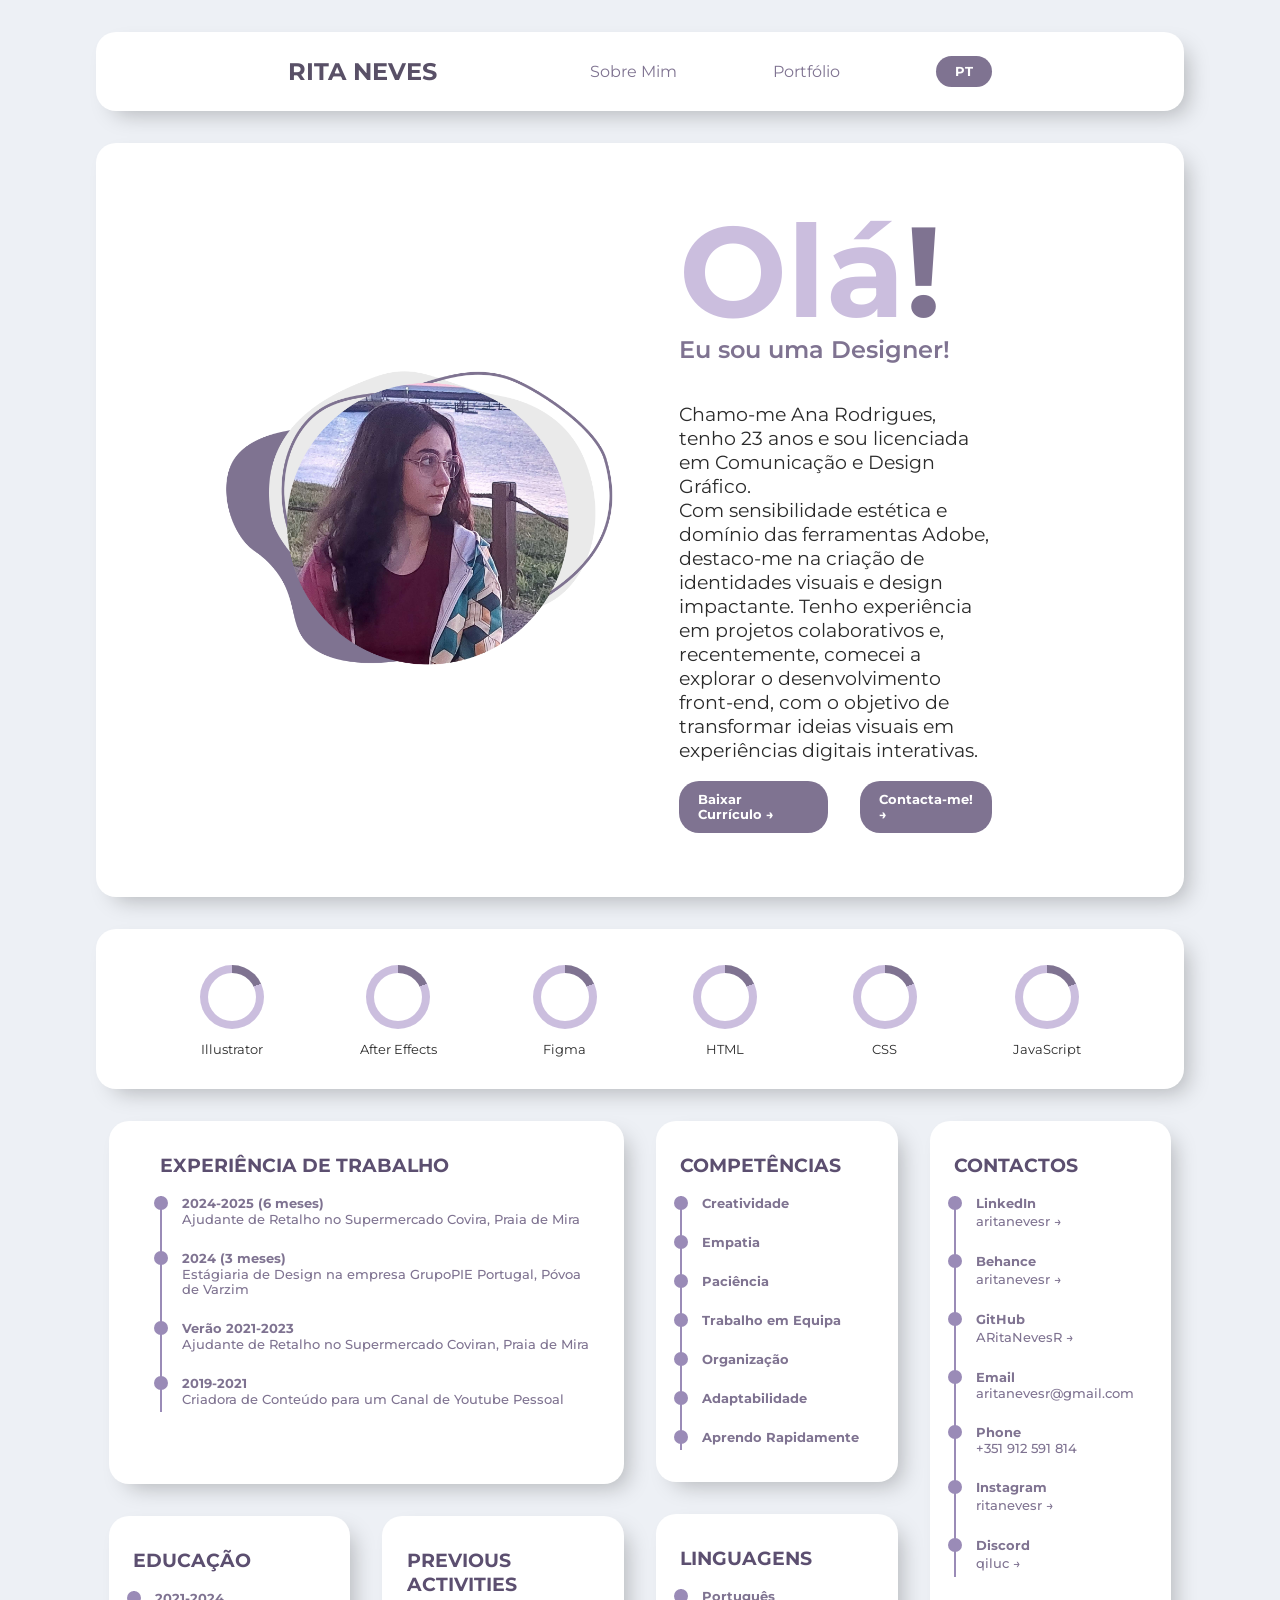
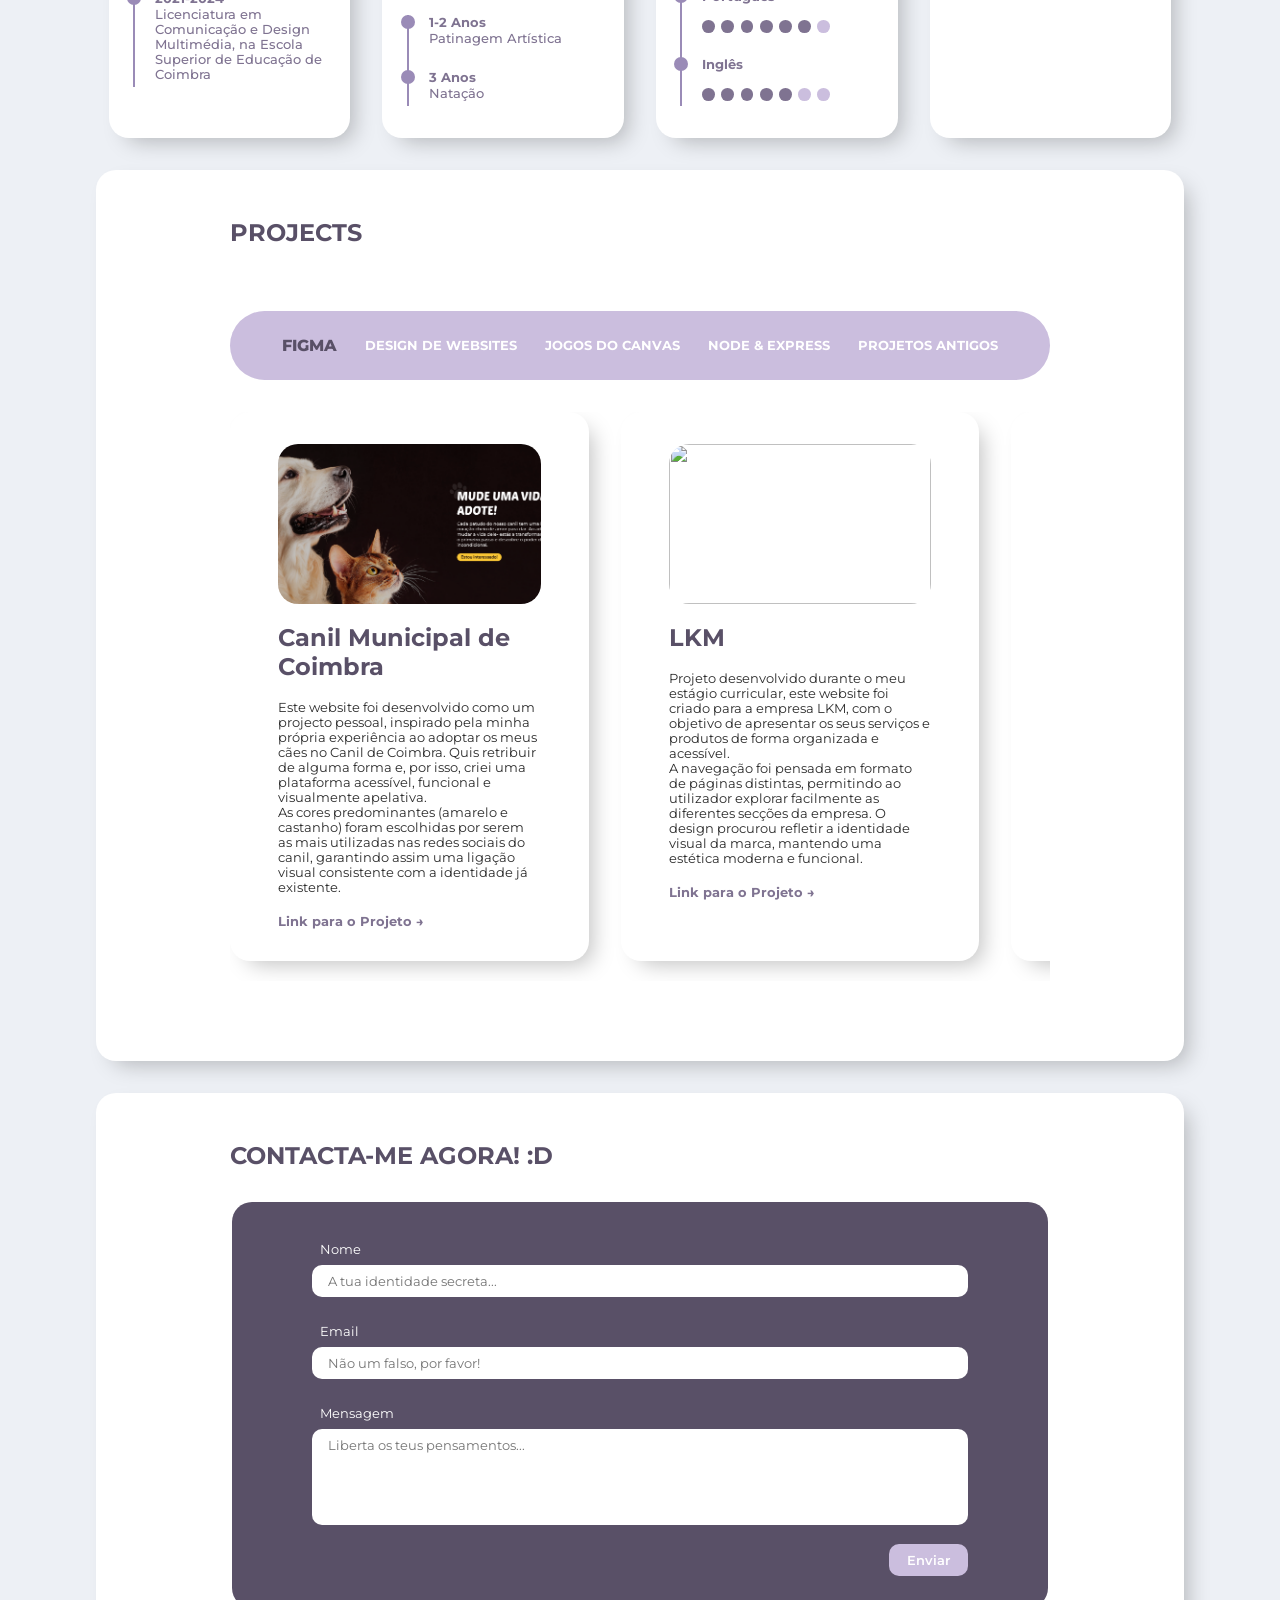
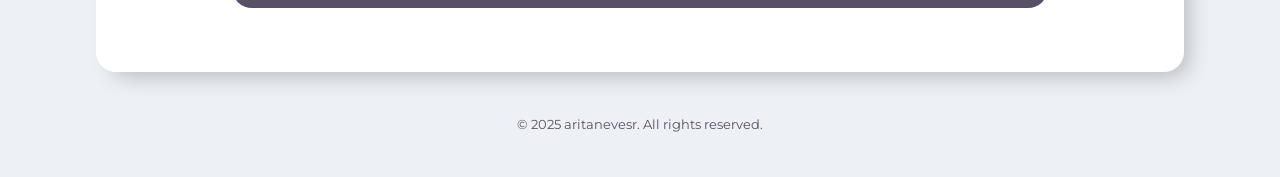
==== index.html @ 869a86cf "Update index.html" ====
<!DOCTYPE html>
<html lang="en">

<head>
    <meta charset="UTF-8">
    <meta name="viewport" content="width=device-width, initial-scale=1, maximum-scale=1">
    <title>aritanevesr</title>
    <link rel="stylesheet" href="https://cdnjs.cloudflare.com/ajax/libs/font-awesome/4.7.0/css/font-awesome.min.css">
    <link rel="stylesheet" href="styles/index.css">
    <link rel="stylesheet" href="https://cdn.jsdelivr.net/npm/bootstrap-icons@1.13.1/font/bootstrap-icons.min.css">
    <link rel="icon" type="image/jpg" href="images/IconWindows.png" />

    <script src="https://code.iconify.design/3/3.1.0/iconify.min.js"></script>
    <script src="/js/menu.js"></script>
    <script src="/js/language-toggle.js" defer></script>
    <script src="/script/bars.js"></script>
    <script src="/script/buttons.js"></script>
    <script src="/script/menu.js"></script>
    <script src="/script/language-toggle.js" defer></script>
    <script src="/script/slider.js"></script>
</head>

<body>
    <div class="container">
        <!--NAVBAR-->
        <div class="navbar">
            <div class="navbar-inside">
                <a href="#" class="logo">RITA NEVES</a>
                <div class="menu-nav">
                    <a href="#about" class="pt">Sobre Mim</a>
                    <a href="#about" class="eng">About Me</a>
                    <a href="#projects" class="pt">Portfólio</a>
                    <a href="#projects" class="eng">Portfolio</a>
                    <button class="toggle-pt" onclick="turnENG()">PT</button>
                    <button class="toggle-eng" onclick="turnPT()">ENG</button>
                </div>
            </div>
        </div>
        <div class="navbar-mobile">
            <div class="navbar-inside">
                <a href="#" class="logo">RITA NEVES</a>
                <button class="on-button" onclick="showMenu()"><i class="bi bi-list"></i></button>
                <button class="off-button" onclick="hideMenu()">
                    <i class="bi bi-x"></i>
                </button>
            </div>
        </div>

        <!--MOBILE MENU-->
        <div class="mobile-menu" id="mobileMenu">
            <a href="#about" class="pt" onclick="navigateTo(event, '#about')">Sobre Mim</a>
            <a href="#about" class="eng" onclick="navigateTo(event, '#about')">About Me</a>
            <a href="#projects" class="pt" onclick="navigateTo(event, '#projects')">Portfolio</a>
            <a href="#projects" class="eng" onclick="navigateTo(event, '#projects')">Portfolio</a>
            <button class="toggle-pt" onclick="turnENG()">PT</button>
            <button class="toggle-eng" onclick="turnPT()">EN</button>
        </div>
        <!--BANNER-->
        <div class="banner">
            <div class="photo">
                <img src="/images/pfp.png">
            </div>
            <div class="text">
                <h1 class="pt">Olá<span class="exclamation">!</span></h1>
                <h1 class="eng">Hello<span class="exclamation">!</span></h1>
                <h3 class="pt">Eu sou uma Designer!</h3>
                <h3 class="eng">I am a Designer!</h3>
                <br>
                <br>
                <p class="pt">Chamo-me Ana Rodrigues, tenho 23 anos e sou licenciada em Comunicação e Design Gráfico.
                </p>
                <p class="pt">Com sensibilidade estética e domínio das ferramentas Adobe, destaco-me na criação de
                    identidades visuais e design impactante. Tenho experiência em projetos colaborativos e,
                    recentemente, comecei a explorar o desenvolvimento front-end, com o objetivo de transformar ideias
                    visuais em experiências digitais interativas.</p>

                <p class="eng">My name is Ana Rodrigues, I’m 23 and hold a degree in Communication and Graphic Design.
                </p>
                <p class="eng">With a strong eye for aesthetics and solid skills in Adobe tools, I specialise in
                    creating
                    striking
                    visual identities and impactful design. I have experience in collaborative projects and have
                    recently begun exploring front-end development, aiming to turn visual ideas into interactive
                    digital
                    experiences.</p>
                <br>
                <div class="banner-buttons">
                    <a href="/images/cv/english.pdf" target="_blank" class="pt">Baixar Currículo →</a>
                    <a href="#form" class="pt">Contacta-me! →</a>
                    <a href="/images/cv/english.pdf" target="_blank" class="eng">Download CV →</a>
                    <a href="#form" class="eng">Contact Me →</a>
                </div>
            </div>
        </div>

        <!--Skills-->
        <div class="skills-tab" id="skills-tab">
            <div class="load-box">
                <div class="skills">
                    <div class="progress-circle" data-progress="65">
                        <div class="inner-circle">
                            <span class="iconify" data-icon="simple-icons:adobeillustrator"></span>
                            <span class="percentage">0%</span>
                        </div>
                    </div>
                    <p>Illustrator</p>
                </div>

                <div class="skills">
                    <div class="progress-circle" data-progress="55">
                        <div class="inner-circle">
                            <span class="iconify" data-icon="simple-icons:adobeaftereffects"></span>
                            <span class="percentage">0%</span>
                        </div>
                    </div>
                    <p>After Effects</p>
                </div>


                <div class="skills">
                    <div class="progress-circle" data-progress="65">
                        <div class="inner-circle">
                            <span class="iconify" data-icon="simple-icons:figma"></span>
                            <span class="percentage">0%</span>
                        </div>
                    </div>
                    <p>Figma </p>
                </div>

                <div class="skills">
                    <div class="progress-circle" data-progress="75">
                        <div class="inner-circle">
                            <span class="iconify" data-icon="simple-icons:html5"></span>
                            <span class="percentage">0%</span>
                        </div>
                    </div>
                    <p>HTML</p>
                </div>

                <div class="skills">
                    <div class="progress-circle" data-progress="60">
                        <div class="inner-circle">
                            <span class="iconify" data-icon="simple-icons:css3"></span>
                            <span class="percentage">0%</span>
                        </div>
                    </div>
                    <p>CSS</p>
                </div>

                <div class="skills">
                    <div class="progress-circle" data-progress="30">
                        <div class="inner-circle">
                            <span class="iconify" data-icon="simple-icons:javascript"></span>
                            <span class="percentage">0%</span>
                        </div>
                    </div>
                    <p>JavaScript</p>
                </div>
            </div>
        </div>

        <!--About-->
        <div class="about" id="about">
            <div class="about-1">
                <div class="about-1-2">
                    <div class="about-tab">
                        <h2 class="pt">EXPERIÊNCIA DE TRABALHO</h2>
                        <h2 class="eng">WORK EXPERIENCE</h2>
                        <br>
                        <div class="line">
                            <div class="line-item">
                                <h3 class="pt">2024-2025 (6 meses)</h3>
                                <p class="pt">Ajudante de Retalho no Supermercado Covira, Praia de Mira</p>
                                <h3 class="eng">2024-2025 (6 months)</h3>
                                <p class="eng">Retail Associate at Continente Supermarket, Fórum Coimbra</p>
                            </div>
                            <br>
                            <div class="line-item">
                                <h3 class="pt">2024 (3 meses)</h3>
                                <p class="pt">Estágiaria de Design na empresa GrupoPIE Portugal, Póvoa de Varzim</p>
                                <h3 class="eng">2024 (3 months)</h3>
                                <p class="eng">Design Intern at GrupoPIE Portugal, Póvoa de Varzim</p>
                            </div>
                            <br>
                            <div class="line-item">
                                <h3 class="pt">Verão 2021-2023</h3>
                                <p class="pt">Ajudante de Retalho no Supermercado Coviran, Praia de Mira</p>
                                <h3 class="eng">Summer 2021-2023</h3>
                                <p class="eng">Retail Assistant at Coviran Supermarket, Praia de Mira</p>
                            </div>
                            <br>
                            <div class="line-item">
                                <h3>2019-2021</h3>
                                <p class="pt">Criadora de Conteúdo para um Canal de Youtube Pessoal</p>
                                <p class="eng">Content Creator for Personal YouTube Channel</p>
                            </div>
                        </div>
                    </div>
                </div>
                <div class="about-1-1">
                    <div class="about-1-1-2">
                        <div class="about-tab">
                            <h2 class="pt">EDUCAÇÃO</h2>
                            <h2 class="eng">EDUCATION</h2>
                            <br>
                            <div class="line">
                                <div class="line-item">
                                    <h3 class="pt">2021-2024</h3>
                                    <p class="pt">Licenciatura em Comunicação e Design Multimédia, na Escola Superior de
                                        Educação de Coimbra</p>
                                    <h3 class="eng">2021-2024</h3>
                                    <p class="eng">Bachelor’s Degree in Communication and Multimedia Design, at Escola
                                        Superior de Educação de Coimbra</p>
                                </div>
                            </div>
                        </div>
                    </div>
                    <div class="about-1-1-1">
                        <div class="about-tab">
                            <h2 class="pt">Previous Activities</h2>
                            <h2 class="eng">Previous Activities</h2>
                            <br>
                            <div class="line">
                                <div class="line-item">
                                    <h3 class="pt">1-2 Anos</h3>
                                    <p class="pt">Patinagem Artística</p>
                                    <h3 class="eng">1-2 Years</h3>
                                    <p class="eng">Figure Skating</p>
                                </div>
                                <br>
                                <div class="line-item">
                                    <h3 class="pt">3 Anos</h3>
                                    <p class="pt">Natação</p>
                                    <h3 class="eng">3 Years</h3>
                                    <p class="eng">Swimming</p>
                                </div>
                            </div>
                        </div>
                    </div>
                </div>
            </div>
            <div class="about-2">
                <div class="about-2-1">
                    <div class="about-2-1-1">
                        <div class="about-tab">
                            <h2 class="pt">COMPETÊNCIAS</h2>
                            <h2 class="eng">SOFT SKILLS</h2>
                            <br>
                            <div class="line">
                                <div class="line-item">
                                    <h3 class="pt">Creatividade</h3>
                                    <h3 class="eng">Creativity</h3>
                                </div>
                                <br>
                                <div class="line-item">
                                    <h3 class="pt">Empatia</h3>
                                    <h3 class="eng">Empathy</h3>
                                </div>
                                <br>
                                <div class="line-item">
                                    <h3 class="pt">Paciência</h3>
                                    <h3 class="eng">Patience</h3>
                                </div>
                                <br>
                                <div class="line-item">
                                    <h3 class="pt">Trabalho em Equipa</h3>
                                    <h3 class="eng">Teamwork</h3>
                                </div>
                                <br>
                                <div class="line-item">
                                    <h3 class="pt">Organização</h3>
                                    <h3 class="eng">Organisation</h3>
                                </div>
                                <br>
                                <div class="line-item">
                                    <h3 class="pt">Adaptabilidade</h3>
                                    <h3 class="eng">Adaptability</h3>
                                </div>
                                <br>
                                <div class="line-item">
                                    <h3 class="pt">Aprendo Rapidamente</h3>
                                    <h3 class="eng">Fast Learner</h3>
                                </div>
                            </div>
                        </div>
                    </div>
                    <div class="about-2-1-2">
                        <div class="about-tab">
                            <h2 class="pt">LINGUAGENS</h2>
                            <h2 class="eng">LANGUAGES</h2>
                            <br>
                            <div class="line">
                                <div class="line-item languages">
                                    <h3 class="pt">Português</h3>
                                    <h3 class="eng">Portuguese</h3>
                                    <div class="circles">
                                        <div class="circle-inner check"></div>
                                        <div class="circle-inner check"></div>
                                        <div class="circle-inner check"></div>
                                        <div class="circle-inner check"></div>
                                        <div class="circle-inner check"></div>
                                        <div class="circle-inner check"></div>
                                        <div class="circle-inner"></div>
                                    </div>
                                </div>
                                <br>
                                <div class="line-item languages">
                                    <h3 class="pt">Inglês</h3>
                                    <h3 class="eng">English</h3>
                                    <div class="circles">
                                        <div class="circle-inner check"></div>
                                        <div class="circle-inner check"></div>
                                        <div class="circle-inner check"></div>
                                        <div class="circle-inner check"></div>
                                        <div class="circle-inner check"></div>
                                        <div class="circle-inner"></div>
                                        <div class="circle-inner"></div>
                                    </div>
                                </div>
                            </div>
                        </div>
                    </div>
                </div>
                <div class="about-2-2">
                    <div class="about-tab">
                        <h2 class="pt">Contactos</h2>
                        <h2 class="eng">Contacts</h2>
                        <br>
                        <div class="line">
                            <div class="line-item">
                                <h3>LinkedIn</h3>
                                <a href="https://www.linkedin.com/in/aritanevesr">aritanevesr →</a>
                            </div>
                            <br>
                            <div class="line-item">
                                <h3>Behance</h3>
                                <a href="https://www.behance.net/aritanevesr">aritanevesr →</a>
                            </div>
                            <br>
                            <div class="line-item">
                                <h3>GitHub</h3>
                                <a href="https://github.com/ARitaNevesR">ARitaNevesR →</a>
                            </div>
                            <br>
                            <div class="line-item">
                                <h3>Email</h3>
                                <p>aritanevesr@gmail.com</p>
                            </div>
                            <br>
                            <div class="line-item">
                                <h3>Phone</h3>
                                <p>+351 912 591 814</p>
                            </div>
                            <br>
                            <div class="line-item">
                                <h3>Instagram</h3>
                                <a href="https://www.instagram.com/ritanevesr/">ritanevesr →</a>
                            </div>
                            <br>
                            <div class="line-item">
                                <h3>Discord</h3>
                                <a href="https://discord.com/users/461596875192270851">qiluc →</a>
                            </div>
                        </div>
                    </div>
                </div>
            </div>
        </div>

        <!--Projects-->
        <div class="projects" id="projects">
            <div class="projects-tab">
                <h3 class="pt">PROJECTS</h3>
                <div class="selector-1">
                    <div class="selector-1-1">
                        <button class="selected figma" onclick="showSlider('.selector-1-1', 'figma')">FIGMA</button>
                        <button class="not-selected web" onclick="showSlider('.selector-1-1', 'web')">DESIGN DE
                            WEBSITES</button>
                        <button class="not-selected canvas" onclick="showSlider('.selector-1-1', 'canvas')">JOGOS DO
                            CANVAS</button>
                        <button class="not-selected node" onclick="showSlider('.selector-1-1', 'node')">NODE &
                            EXPRESS</button>
                        <button class="not-selected old" onclick="showSlider('.selector-1-1', 'old')">PROJETOS
                            ANTIGOS</button>
                    </div>

                    <div class="selector-1-2">
                        <button class="selected figma" onclick="showSlider('.selector-1-2', 'figma')">FIGMA</button>
                        <button class="not-selected web" onclick="showSlider('.selector-1-2', 'web')">WEB
                            DESIGN</button>
                        <button class="not-selected canvas" onclick="showSlider('.selector-1-2', 'canvas')">CANVAS
                            GAMES</button>
                        <button class="not-selected node" onclick="showSlider('.selector-1-2', 'node')">NODE &
                            EXPRESS</button>
                        <button class="not-selected old" onclick="showSlider('.selector-1-2', 'old')">OLD
                            PROJECTS</button>
                    </div>

                </div>

                <div class="selector-2">
                    <select class="sliderSelector" id="sliderSelector" onchange="showSlider(this.value)">
                        <option value="figma">FIGMA</option>
                        <option value="web">WEB DESIGN</option>
                        <option value="canvas">CANVAS GAMES</option>
                        <option value="node">NODE & EXPRESS</option>
                        <option value="old">OLD PROJECTS</option>
                    </select>
                </div>


                <div class="figma-slider slider">
                    <div class="inner-slider">
                        <div class="slide">
                            <img src="/images/figma/canil.png" />
                            <div class="slide-text">
                                <br>
                                <h3 class="pt">Canil Municipal de Coimbra</h3>
                                <h3 class="eng">Coimbra Animal Shelter</h3>
                                <br>
                                <p class="pt">Este website foi desenvolvido como um projecto pessoal, inspirado pela
                                    minha própria
                                    experiência ao adoptar os meus cães no Canil de Coimbra. Quis retribuir de alguma
                                    forma e, por isso, criei uma plataforma acessível, funcional e visualmente
                                    apelativa.</p>
                                <p class="pt">As cores predominantes (amarelo e castanho) foram escolhidas por serem as
                                    mais
                                    utilizadas nas redes sociais do canil, garantindo assim uma ligação visual
                                    consistente com a identidade já existente.</p>

                                <p class="eng">This website was developed as a personal project, inspired by my own
                                    experience
                                    adopting
                                    my dogs from Canil de Coimbra. I wanted to give something back, so I created an
                                    accessible, functional, and visually appealing platform.</p>
                                <p class="eng">The main colours (yellow and brown) were chosen to match the ones most
                                    commonly
                                    used
                                    on
                                    the shelter’s social media, ensuring visual consistency with their existing
                                    identity.
                                </p>
                                <br>
                                <a class="pt"
                                    href="https://www.figma.com/proto/A0HCLb6omuOht2S96LtbaR/Portf%C3%B3lio-Online?node-id=1-3&t=g7F2HC3zvSQo8RmZ-1"
                                    target="_blank">Link
                                    para o Projeto →</a>
                                <a class="eng"
                                    href="https://www.figma.com/proto/A0HCLb6omuOht2S96LtbaR/Portf%C3%B3lio-Online?node-id=1-3&t=g7F2HC3zvSQo8RmZ-1"
                                    target="_blank">Project
                                    Link →</a>
                            </div>
                        </div>
                        <div class="slide">
                            <img src="/images/figma/LKM.png" />
                            <div class="slide-text">
                                <br>
                                <h3>LKM</h3>
                                <br>
                                <p class="pt">Projeto desenvolvido durante o meu estágio curricular, este website foi
                                    criado para a empresa LKM, com o objetivo de apresentar os seus serviços e produtos
                                    de forma organizada e acessível.</p>
                                <p class="pt">A navegação foi pensada em formato de páginas distintas, permitindo ao
                                    utilizador explorar facilmente as diferentes secções da empresa. O design procurou
                                    refletir a identidade visual da marca, mantendo uma estética moderna e funcional.
                                </p>

                                <p class="eng">Developed during my curricular internship, this website was created for
                                    the
                                    company
                                    LKM with the aim of presenting their services and products in an organised and
                                    accessible manner.</p>
                                <p class="eng">The navigation was designed with separate pages, allowing users to easily
                                    explore
                                    the
                                    different sections of the company. The design sought to reflect the brand's
                                    visual
                                    identity while maintaining a modern and functional aesthetic.
                                </p>
                                <br>
                                <a class="pt"
                                    href="https://www.figma.com/design/A0HCLb6omuOht2S96LtbaR/Portf%C3%B3lio-Online?node-id=1-4012&m=dev&t=g7F2HC3zvSQo8RmZ-1"
                                    target="_blank">Link
                                    para o Projeto →</a>
                                <a class="eng"
                                    href="https://www.figma.com/design/A0HCLb6omuOht2S96LtbaR/Portf%C3%B3lio-Online?node-id=1-4012&m=dev&t=g7F2HC3zvSQo8RmZ-1"
                                    target="_blank">Project
                                    Link →</a>
                            </div>
                        </div>
                        <div class="slide">
                            <img src="/images/figma/prototype.png" />
                            <div class="slide-text">
                                <br>
                                <h3 class="pt">Portfólio Prótotipo Versão 1</h3>
                                <h3 class="eng">Portfolio Prototype Version 1</h3>
                                <br>
                                <p class="pt">Antes de construir este portefólio, criei um protótipo no Figma para
                                    planear a
                                    estrutura, o visual e a navegação.</p>
                                <p class="eng">Before building this portfolio, I designed a full prototype in Figma to
                                    plan out
                                    the
                                    structure, layout, and user flow.
                                </p>
                                <br>
                                <a class="pt"
                                    href="https://www.figma.com/design/A0HCLb6omuOht2S96LtbaR/Portf%C3%B3lio-Online?node-id=0-1&m=dev&t=g7F2HC3zvSQo8RmZ-1"
                                    target="_blank">Link
                                    para o Projeto →</a>
                                <a class="eng"
                                    href="https://www.figma.com/design/A0HCLb6omuOht2S96LtbaR/Portf%C3%B3lio-Online?node-id=0-1&m=dev&t=g7F2HC3zvSQo8RmZ-1"
                                    target="_blank">Project
                                    Link →</a>
                            </div>
                        </div>
                        <div class="slide">
                            <img src="/images/figma/prototype2.png" />
                            <div class="slide-text">
                                <br>
                                <h3 class="pt">Portfólio Prótotipo Versão 2</h3>
                                <h3 class="eng">Portfolio Prototype Version 2</h3>
                                <br>
                                <p class="pt">Antes de construir este portefólio, criei um protótipo no Figma para
                                    planear a
                                    estrutura, o visual e a navegação. Este projeto foi pensado ao detalhe! O resultado
                                    final é exatamente o site que estás a ver agora!</p>
                                <p class="pt">No Figma podes encontrar o wireframe do projeto e a primeira versão das
                                    cores na secção do fluxo, assim como a versão final.</p>

                                <p class="eng">Before building this portfolio, I designed a full prototype in Figma to
                                    plan out
                                    the
                                    structure, layout, and user flow. This project was carefully thought through!
                                    The
                                    final result is exactly the website you're viewing right now!
                                </p>
                                <p class="eng">In Figma, you can find the project wireframe and the first color version
                                    in the flow section, as well as the final version.</p>
                                <br>
                                <a class="pt"
                                    href="https://www.figma.com/proto/A0HCLb6omuOht2S96LtbaR/Portf%C3%B3lio-Online?node-id=84-76&t=g7F2HC3zvSQo8RmZ-1"
                                    target="_blank">Link
                                    para o Projeto →</a>
                                <a class="eng"
                                    href="https://www.figma.com/proto/A0HCLb6omuOht2S96LtbaR/Portf%C3%B3lio-Online?node-id=84-76&t=g7F2HC3zvSQo8RmZ-1"
                                    target="_blank">Project
                                    Link →</a>
                            </div>
                        </div>
                        <br>
                    </div>
                </div>

                <div class="web-slider slider">
                    <div class="inner-slider">
                        <div class="slide">
                            <img src="/images/web/sinceramente.png" />
                            <div class="slide-text">
                                <br>
                                <h3>Sinceramente, BN</h3>
                                <br>
                                <p class="pt">Este projeto foi desenvolvido para uma cliente que desejava um espaço
                                    digital simples
                                    e acessível onde pudesse partilhar os seus poemas e prosas. A prioridade foi criar
                                    uma experiência de leitura limpa, sem distrações, permitindo que o texto tivesse o
                                    protagonismo.</p>
                                <p class="pt">O website foi construído com uma estrutura minimalista e intuitiva,
                                    garantindo fácil
                                    navegação entre as páginas e uma apresentação organizada dos conteúdos. O design
                                    discreto realça a sensibilidade literária da cliente, oferecendo um ambiente
                                    acolhedor e elegante para a sua obra.</p>
                                <p class="eng">This project was developed for a client who wanted a simple and
                                    accessible
                                    digital
                                    space to share her poems and prose. The main priority was to create a clean
                                    reading
                                    experience, free from distractions, allowing the text itself to take centre
                                    stage.
                                </p>
                                <p class="eng">The website was built with a minimalist and intuitive structure, ensuring
                                    easy
                                    navigation between pages and an organised presentation of the content. Its
                                    understated design highlights the client’s literary sensitivity, providing a
                                    welcoming and elegant environment for her work.</p>
                                <br>
                                <a class="pt" href="https://sinceramentebn.netlify.app" target="_blank">Link para o
                                    Projeto →</a>
                                <a class="eng" href="https://sinceramentebn.netlify.app" target="_blank">Project Link
                                    →</a>
                            </div>
                        </div>
                        <div class="slide">
                            <img src="/images/web/old-pf.jpg">
                            <div class="slide-text">
                                <br>
                                <h3 class="pt">Portfólio Versão 1</h3>
                                <h3 class="eng">Portfolio Version 1</h3>
                                <br>
                                <p class="pt">Este portfólio foi desenvolvido numa fase anterior ao atual, com a
                                    proposta de
                                    simular um ambiente de desktop, onde o utilizador pudesse navegar por diferentes
                                    janelas e ícones para descobrir os meus trabalhos e saber mais sobre mim.</p>
                                <p class="pt">Apesar de criativo, o conceito acabou por ser rapidamente substituído, uma
                                    vez que se
                                    revelou visualmente confuso. Percebi que, num portfólio, a clareza e a navegação
                                    intuitiva são essenciais - e por isso optei por uma abordagem mais simples e direta.
                                </p>
                                <p class="eng">This portfolio was developed in an earlier phase and aimed to simulate a
                                    desktop
                                    environment, where the user could navigate through different windows and icons
                                    to
                                    explore my work and learn more about me.
                                </p>
                                <p class="eng">Although creative, the concept was quickly replaced as it proved visually
                                    confusing.
                                    I realised that, in a portfolio, clarity and intuitive navigation are
                                    essential—so I
                                    opted for a simpler, more straightforward approach.
                                </p>
                                <br>
                                <a class="pt" href="https://aritanevesr-old1.netlify.app" target="_blank">Link para o
                                    Projeto →</a>
                                <a class="eng" href="https://aritanevesr-old1.netlify.app" target="_blank">Project Link
                                    →</a>
                            </div>
                        </div>
                        <div class="slide">
                            <img src="/images/web/prototype.png">
                            <div class="slide-text">
                                <br>
                                <h3 class="pt">Portfólio Versão 2</h3>
                                <h3 class="eng">Portfolio Version 2</h3>
                                <br>
                                <p class="pt">Este portfólio foi desenvolvido numa fase anterior ao atual, com a
                                    proposta de
                                    simular uma rede social, onde o utilizador pudesse navegar por diferentes
                                    páginas para descobrir os meus trabalhos e saber mais sobre mim.</p>
                                <p class="pt">Apesar de criativo, o conceito acabou por ser rapidamente substituído, uma
                                    vez que se
                                    revelou visualmente confuso. Percebi que, num portfólio, a clareza e a navegação
                                    intuitiva são essenciais - e por isso optei por uma abordagem mais simples e direta.
                                </p>
                                <p class="eng">This portfolio was developed in an earlier phase and aimed to simulate a
                                    social media app, where the user could navigate through different pages to
                                    explore my work and learn more about me.
                                </p>
                                <p class="eng">Although creative, the concept was quickly replaced as it proved visually
                                    confusing.
                                    I realised that, in a portfolio, clarity and intuitive navigation are
                                    essential—so I
                                    opted for a simpler, more straightforward approach.
                                </p>
                                <br>
                                <a class="pt" href="https://aritanevesr-old2.netlify.app" target="_blank">Link para o
                                    Projeto →</a>
                                <a class="eng" href="https://aritanevesr-old2.netlify.app" target="_blank">Project Link
                                    →</a>
                            </div>
                        </div>
                        <br>
                    </div>
                </div>

                <div class="canvas-slider slider">
                    <div class="inner-slider">
                        <div class="slide">
                            <img src="/images/canvas/eggcursion.png" />
                            <div class="slide-text">
                                <br>
                                <h3>EggCursion</h3>
                                <br>
                                <p class="pt">EggCursion é um jogo desenvolvido em JavaScript com HTML5 Canvas,
                                    inspirado na música
                                    "Lazy" dos X-Press 2. A missão? Guiar a personagem por três salas com design único -
                                    cada uma com os seus próprios desafios - até alcançar o objetivo final.</p>
                                <p class="pt"><i>Design das salas por <b>Beatriz Portugal</b></i></p>
                                <p class="pt"><i>Desenvolvimento do jogo por mim <b>Rita Neves</b></i></p>
                                <p class="pt">É possível encontrar-se este projeto no meu <a href="">Github</a></p>

                                <p class="eng">EggCursion is a game developed in JavaScript using HTML5 Canvas, inspired
                                    by the
                                    song
                                    "Lazy" by X-Press 2. The mission? Guide the character through three uniquely
                                    designed rooms - each with its own challenges - to reach the final goal.</p>
                                <p class="eng"><i>♡ Room designs by <b>Beatriz Portugal</b></i></p>
                                <p class="eng"><i>♡ Game development by <b>Rita Neves</b></i></p>
                                <p class="eng">You can find this project on my <a href="">Github</a></p>
                                <br>
                                <a class="pt" href="eggcursion.netlify.app" target="_blank">Link para o Jogo →</a>
                                <a class="eng" href="eggcursion.netlify.app" target="_blank">Game Link →</a>
                            </div>
                        </div>

                        <div class="slide">
                            <img src="/images/canvas/valentines.png" />
                            <div class="slide-text">
                                <br>
                                <h3>Jogo de Dia dos Namorados</h3>
                                <h3>Valentine’s Day Game</h3>
                                <br>
                                <p>Este projeto foi desenvolvido como uma prenda personalizada para o Dia dos Namorados,
                                    utilizando HTML5 Canvas. O objetivo era criar uma experiência interativa e
                                    carinhosa, pensada especialmente para o meu parceiro.</p>
                                <p><b>Os cenários não são da minha autoria.</b></p>
                                <p>É possível encontrar-se este projeto no meu <a href="">Github</a></p>

                                <p>This project was developed as a personalised gift for Valentine’s Day, using
                                    HTML5
                                    Canvas. The goal was to create an interactive and heartfelt experience,
                                    specially
                                    designed for my partner.
                                </p>
                                <p><b>The backgrounds are not my own creation.</b></p>
                                <p>You can find this project on my <a href="">Github</a></p>
                                <br>
                                <a class="pt" href="valentinesprojectrita.netlify.app" target="_blank">Link para o Jogo
                                    →</a>
                                <a class="eng" href="valentinesprojectrita.netlify.app" target="_blank">Game Link →</a>
                            </div>
                        </div>
                        <br>
                    </div>
                </div>

                <div class="node-slider slider">
                    <div class="inner-slider">
                        <div class="slide">
                            <img src="/images/node/myforum.png" />
                            <div class="slide-text">
                                <br>
                                <h3>My Forum</h3>
                                <br>
                                <p class="pt">Este projeto consiste numa aplicação web em formato de fórum, desenvolvida
                                    com
                                    Node.js e Express, com o objetivo de explorar funcionalidades essenciais da web sem
                                    recorrer a uma base de dados.</p>
                                <p class="pt">Este foi o meu primeiro projeto com Node.js e Express, por isso serviu
                                    como uma
                                    valiosa experiência de aprendizagem.</p>

                                <p class="eng">This project consists of a web application in the form of a forum,
                                    developed with
                                    Node.js and Express, aiming to explore essential web functionalities without
                                    using a
                                    database.</p>
                                <p class="eng">This was my first project with Node.js and Express, so it served as a
                                    valuable
                                    learning experience.</p>
                                <br>
                                <a class="pt" href="https://myforumrita.onrender.com/login" target="_blank">Link para o
                                    Projeto →</a>
                                <a class="eng" href="https://myforumrita.onrender.com/login" target="_blank">Project
                                    Link →</a>
                            </div>
                        </div>
                        <br>
                    </div>
                </div>

                <div class="old-slider slider">
                    <div class="inner-slider">
                        <div class="slide">
                            <img src="/images/old/youtube.png" />
                            <div class="slide-text">
                                <br>
                                <h3>꧁ Bokutoh ꧂</h3>
                                <br>
                                <p class="pt">Trabalhei como criadora de conteúdo para o canal Bokutoh6020, onde dei os
                                    meus
                                    primeiros passos no mundo da comunicação e da produção de vídeo. Este foi o meu
                                    primeiro projeto online, iniciado na adolescência, que me permitiu desenvolver
                                    competências em edição, roteiro e envolvimento digital.</p>
                                <p class="pt">Na altura, utilizei apenas o meu telemóvel, pois era o meu único aparelho
                                    eletrónico,
                                    o que não me impediu de aprender e evoluir. Para além de criar e editar vídeos,
                                    também explorei estratégias para aumentar o alcance do canal e interagir com a
                                    comunidade, tornando esta experiência um aprendizado valioso sobre criação de
                                    conteúdo e o universo digital.</p>

                                <p class="eng">I worked as a content creator for the channel Bokutoh6020, where I took
                                    my first
                                    steps into the world of communication and video production. This was my first
                                    online
                                    project, started during my teenage years, which allowed me to develop skills in
                                    editing, scripting, and digital engagement.</p>
                                <p class="eng">At the time, I used only my mobile phone, as it was my only electronic
                                    device,
                                    but
                                    that didn’t stop me from learning and growing. Besides creating and editing
                                    videos,
                                    I also explored strategies to increase the channel’s reach and interact with the
                                    community, making this a valuable learning experience about content creation and
                                    the
                                    digital world.</p>
                                <br>
                                <a class="pt" href="https://www.youtube.com/@bokutoh6020" target="_blank">Link para o
                                    Canal! →</a>
                                <a class="eng" href="https://www.youtube.com/@bokutoh6020" target="_blank">Link to the
                                    Channel! →</a>
                            </div>
                        </div>
                        <br>
                    </div>
                </div>

                <script>
                    function showSlider(value) {
                        const sliders = document.querySelectorAll('.slider');
                        sliders.forEach(slider => {
                            slider.style.display = 'none';
                        });
                        const activeSlider = document.querySelector(`.${value}-slider`);
                        if (activeSlider) {
                            activeSlider.style.display = 'block';
                        }
                    }
                </script>
            </div>
        </div>

        <!--Form-->
        <div class="form" id="form">
            <div class="form-tab">
                <h3 class="pt">CONTACTA-ME AGORA! :D </h3>
                <h3 class="eng">CONTACT ME RIGHT NOW! :D</h3>
                <div class="form-inside">
                    <form class="form-pt" id="form-pt" action="https://api.web3forms.com/submit" method="POST">
                        <input type="hidden" name="access_key" value="80415ea5-f02d-45af-8918-c1a415441b44">
                        <p class="form-text">Nome</p>
                        <input type="text" name="name" class="name" placeholder="A tua identidade secreta..." required>
                        <br>
                        <p class="form-text">Email</p>
                        <input type="email" name="email" class="email" placeholder="Não um falso, por favor!" required>
                        <br>
                        <p class="form-text">Mensagem</p>
                        <textarea name="mensagem" class="mensagem" placeholder="Liberta os teus pensamentos..."
                            required></textarea>
                        <br>
                        <button class="form-button" type="submit">Enviar</button>
                    </form>

                    <form class="form-eng" id="form-eng" action="https://api.web3forms.com/submit" method="POST">
                        <input type="hidden" name="access_key" value="80415ea5-f02d-45af-8918-c1a415441b44">
                        <p class="form-text">Name</p>
                        <input type="text" name="name" class="name" placeholder="Your secret identity..." required>
                        <br>
                        <p class="form-text">Email</p>
                        <input type="email" name="email" class="email" placeholder="Not a fake one, please!" required>
                        <br>
                        <p class="form-text">Message</p>
                        <textarea name="mensagem" class="mensagem" placeholder="Unleash your thoughts..."
                            required></textarea>
                        <br>
                        <button class="form-button" type="submit">Send</button>
                    </form>
                    <script>
                        function addConfirmation(formId, message) {
                            document.getElementById(formId).addEventListener("submit", function (e) {
                                e.preventDefault();
                                if (confirm(message)) {
                                    this.submit();
                                }
                            });
                        }

                        addConfirmation("form-pt", "Tens a certeza que queres enviar esta mensagem?");
                        addConfirmation("form-eng", "Are you sure you want to send this message?");
                    </script>
                </div>
            </div>
        </div>

        <div class="ending">
            <p>© 2025 aritanevesr. All rights reserved.</p>
        </div>
    </div>
</body>
---- styles/index.css ----
@import url('https://fonts.googleapis.com/css2?family=Montserrat:ital,wght@0,100..900;1,100..900&display=swap');

body {
    font-family: 'Montserrat', sans-serif;
    padding: 0;
    margin: 0;
    background-color: var(--background);
}

:root {
    --background: #EDF0F5;
    --white: white;
    --text-color: #2B2B2B;
    --light-purple: #CBBEDE;
    --medium-purple: #7F7391;
    --dark-purple: #595067;
}

p {
    color: var(--text-color);
    font-size: 0.8rem;
}

.container {
    max-height: 100vh;
    width: 100%;
    display: flex;
    align-items: center;
    background-color: var(--background);
    flex-direction: column;
}

.mobile-menu {
    display: none;
}

.pt,
.toggle-pt {
    display: flex;
}

.eng,
.toggle-eng,
.selector-1-2 {
    display: none;
}

/*------------------------------NAVBAR------------------------------*/

.navbar {
    display: flex;
    justify-content: center;
    background-color: transparent;
    width: 100%;
    height: auto;
    padding: 2rem 0;
}

.navbar-mobile {
    display: none;
}

.navbar-inside {
    background-color: var(--white);
    box-shadow: 10px 10px 22.5px -7px rgba(0, 0, 0, 0.25);
    border-radius: 20px;
    width: 80%;
    height: 2%;
    display: flex;
    align-items: center;
    justify-content: space-between;
    flex-direction: row;
    padding: 1.5rem 2rem;
}

.logo {
    font-size: 1.5rem;
    color: var(--dark-purple);
    padding: 0 0 0 10rem;
    cursor: pointer;
    text-decoration: none;
    font-weight: bold;
    transform: scale(1);
    transition: transform 0.3s ease, background-color 0.3s ease;
}

.logo:hover {
    transform: scale(1.1);
}

.menu-nav {
    display: flex;
    flex-direction: row;
    align-items: center;
    gap: 8rem;
    padding: 0 10rem 0 0;
}

.menu-nav a {
    text-decoration: none;
    color: var(--medium-purple);
    font-size: 1rem;
    margin-right: 0;
    transform: scale(1);
    transition: transform 0.3s ease, background-color 0.3s ease;
}

.menu-nav a:hover {
    transform: scale(1.1);
}

.menu-nav button {
    color: var(--white);
    background-color: var(--medium-purple);
    border: none;
    border-radius: 20px;
    font-family: 'Montserrat', sans-serif;
    font-size: 0.8rem;
    font-weight: bold;
    padding: 0.5rem 1.2rem;
    margin-right: 0;
    cursor: pointer;
    transform: scale(1);
    transition: transform 0.3s ease, background-color 0.3s ease;
}

.menu-nav button:hover {
    transform: scale(1.1);
}

/*------------------------------NAVBAR------------------------------*/

.banner {
    background-color: var(--white);
    box-shadow: 10px 10px 22.5px -7px rgba(0, 0, 0, 0.25);
    border-radius: 20px;
    width: 80%;
    height: 2%;
    display: flex;
    align-items: center;
    justify-content: center;
    flex-direction: row;
    gap: 4rem;
    padding: 2rem;
}

.photo {
    padding: 2rem 0 2rem 10rem;
    width: 60%;
    height: auto;
}

.photo img {
    width: 100%;
    height: auto;
}

.text {
    width: 80%;
    height: auto;
    padding: 2rem 10rem 2rem 0;
}

.text h1 {
    font-size: 8rem;
    color: var(--light-purple);
    margin: 0;
    line-height: 1;
}

.exclamation {
    color: var(--medium-purple);
    margin: 0;
    line-height: 1;
}


.text h3 {
    font-size: 1.5rem;
    font-weight: 600;
    color: var(--medium-purple);
    margin: 0;
}

.text p {
    font-size: 1.2rem;
    color: var(--text-color);
    margin: 0;
}

.banner-buttons {
    display: flex;
    gap: 2rem;
}

.banner-buttons button,
.banner-buttons a {
    color: var(--white);
    text-decoration: none;
    background-color: var(--medium-purple);
    border: none;
    border-radius: 20px;
    font-family: 'Montserrat', sans-serif;
    font-size: 0.8rem;
    font-weight: bold;
    padding: 0.7rem 1.2rem;
    margin-right: 0;
    cursor: pointer;
    transform: scale(1);
    transition: transform 0.3s ease, background-color 0.3s ease;
}

.banner-buttons button:hover,
.banner-buttons a:hover {
    transform: scale(1.1);
}


/*------------------------------Skills------------------------------*/

.skills-tab {
    background-color: var(--white);
    box-shadow: 10px 10px 22.5px -7px rgba(0, 0, 0, 0.25);
    border-radius: 20px;
    width: 80%;
    height: auto;
    display: flex;
    align-items: center;
    justify-content: center;
    flex-direction: row;
    padding: 2rem 2rem 1rem 2rem;
    margin: 2rem 0 0 0;
}

.load-box {
    display: flex;
    flex-direction: row;
    flex-wrap: wrap;
    justify-content: center;
    gap: 0 8rem;
}

.skills {
    height: 7rem;
    width: auto;
    display: flex;
    flex-direction: column;
    justify-content: center;
    align-items: center;
}

.skills p {
    font-size: 0.8rem;
    color: var(--text-color);
    text-align: center;
}

.progress-circle {
    width: 4rem;
    height: 4rem;
    border-radius: 50%;
    background: conic-gradient(var(--medium-purple) 0%, #f3f3f3 0%);
    display: flex;
    align-items: center;
    justify-content: center;
    position: relative;
}

.inner-circle {
    width: 3rem;
    height: 3rem;
    background: var(--white);
    border-radius: 50%;
    display: flex;
    align-items: center;
    justify-content: center;
    flex-direction: column;
    gap: 0.2rem;
    position: relative;
    z-index: 1;
}

.iconify {
    color: var(--medium-purple);
    width: 1.2rem;
    height: auto;
}

.percentage {
    font-size: 0.6rem;
    color: var(--text-color);
    font-weight: bold;
    display: none;
}

/*------------------------------ABOUT------------------------------*/

/* MAIN CONTAINERS */
.about {
    border-radius: 20px;
    width: 83%;
    height: auto;
    display: flex;
    flex-direction: row;
    gap: 2rem;
    padding: 0;
    margin: 2rem 0 0 0;
    align-items: stretch;
}

.about-1 {
    border-radius: 20px;
    width: 50%;
    height: auto;
    display: flex;
    gap: 2rem;
    align-items: stretch;
    flex-direction: column;
}

.about-2 {
    border-radius: 20px;
    width: 50%;
    height: auto;
    display: flex;
    gap: 2rem;
    align-items: stretch;
    flex-direction: row;
}

/* ROW/COLLUMNS */
.about-1-1 {
    display: flex;
    flex-direction: row;
    gap: 2rem;
    align-items: stretch;
}

.about-2-1 {
    display: flex;
    width: 50%;
    flex-direction: column;
    gap: 2rem;
    align-items: stretch;
}

/* INDIVIDUAL CARDS */
.about-1-1-1,
.about-1-1-2,
.about-1-2 {
    background-color: var(--white);
    box-shadow: 10px 10px 22.5px -7px rgba(0, 0, 0, 0.25);
    border-radius: 20px;
    display: flex;
    flex-direction: column;
    align-items: center;
    justify-content: center;
    gap: 2rem;
    width: 100%;
    height: 100%;
}

.about-2-1-1,
.about-2-1-2 {
    background-color: var(--white);
    box-shadow: 10px 10px 22.5px -7px rgba(0, 0, 0, 0.25);
    border-radius: 20px;
    display: flex;
    flex-direction: column;
    align-items: center;
    justify-content: center;
    gap: 2rem;
    width: 100%;
    height: 100%;
}


.about-2-2 {
    background-color: var(--white);
    box-shadow: 10px 10px 22.5px -7px rgba(0, 0, 0, 0.25);
    border-radius: 20px;
    display: flex;
    flex-direction: column;
    align-items: center;
    justify-content: center;
    gap: 2rem;
    width: 50%;
    height: 100%;
}

/* INSIDE CARD TAB */
.about-tab {
    display: flex;
    flex-direction: column;
    width: 80%;
    height: 100%;
    padding: 0;
}

/* HEADER */
h2 {
    font-size: 1.5rem;
    font-weight: bold;
    text-transform: uppercase;
    color: #5c4f70;
    margin: 2rem 0 0 0;
}

/* LINES */
.line {
    position: relative;
    width: 100%;
    height: auto;
    margin-left: 20px;
    padding-left: 20px;
    border-left: 2px solid #9a8bb7;
    margin: 0 0 2rem 0;
}

.line-item {
    position: relative;
    margin-bottom: 5px;
}


.line-item::before {
    content: "";
    position: absolute;
    left: -28px;
    top: 0;
    width: 14px;
    height: 14px;
    background: #9a8bb7;
    border-radius: 50%;
}

.line-item h3 {
    margin: 0;
    font-weight: bold;
    font-size: 1rem;
    color: var(--medium-purple);
}

.line-item p {
    margin: 1px 0 0;
    font-weight: 500;
    font-size: 1rem;
    color: var(--medium-purple);
}

.line-item a {
    margin: 1px 0 0;
    font-weight: 500;
    font-size: 1rem;
    color: var(--medium-purple);
    text-decoration: none;
}

/*LANGUAGES */
.languages {
    display: flex;
    flex-direction: row;
    gap: 1rem;
    align-items: center;
}

.circles {
    display: flex;
    gap: 0.4rem;
}

.circle-inner {
    width: 0.8rem;
    height: 0.8rem;
    background-color: var(--light-purple);
    border-radius: 50%;
}

.check {
    background-color: var(--medium-purple);
}

/*------------------------------PROJECTS------------------------------*/
.projects {
    background-color: var(--white);
    box-shadow: 10px 10px 22.5px -7px rgba(0, 0, 0, 0.25);
    border-radius: 20px;
    width: 80%;
    height: 2%;
    display: flex;
    align-items: center;
    justify-content: center;
    flex-direction: row;
    gap: 4rem;
    margin: 2rem 0 0 0;
    padding: 2rem;
}

.projects-tab {
    width: 80%;
    display: flex;
    flex-direction: column;
    margin: 0 0 2rem 0;
    gap: 2rem;
}

.projects-tab h3 {
    font-size: 1.5rem;
    color: var(--dark-purple);
    margin: 1rem 0 2rem 0;
}

.selector-1 {
    display: flex;
    width: 100%;
}

.selector-1-1 {
    display: flex;
}

.selector-1-1,
.selector-1-2 {
    justify-content: center;
    align-items: center;
    gap: 4rem;
    width: 100%;
    padding: 1.5rem 0 1.5rem 0;
    background-color: var(--light-purple);
    border-radius: 20rem;
}

.selector-2 {
    display: none;
}

.selector-1-1 button,
.selector-1-2 button {
    margin: 0;
    background-color: transparent;
    border: none;
    font-family: 'Montserrat', sans-serif;
}

.selected {
    color: var(--dark-purple);
    font-weight: 800;
    font-size: 1.2rem;

}

.not-selected {
    color: var(--white);
    font-weight: 700;
    font-size: 1rem;
    cursor: pointer;
    transform: scale(1);
    transition: transform 0.3s ease, background-color 0.3s ease;
}

.not-selected:hover {
    transform: scale(1.1);
}

.figma-slider {
    display: flex;
}

.web-slider,
.canvas-slider,
.node-slider,
.old-slider {
    display: none;
}

.slider {
    gap: 2rem;
    align-items: center
}

.inner-slider {
    display: flex;
    flex-direction: row;
    gap: 2rem;
    overflow-x: auto;
    overflow-y: hidden;
    cursor: grab;
    padding-bottom: 20px;
    box-sizing: content-box;
    margin-bottom: 1rem;
}

.inner-slider.active {
    cursor: grabbing;
}

.inner-slider::-webkit-scrollbar {
    height: 1rem;
}

.inner-slider::-webkit-scrollbar-track {
    background: var(--light-purple);
    border-radius: 6px;
}

.inner-slider::-webkit-scrollbar-thumb {
    background-color: var(--dark-purple);
    border-radius: 6px;
    cursor: pointer;
}

.slide {
    background-color: var(--white);
    box-shadow: 10px 10px 22.5px -7px rgba(0, 0, 0, 0.25);
    border-radius: 20px;
    min-width: 32%;
    max-width: 32%;
    height: auto;
    display: flex;
    align-items: center;
    flex-direction: column;
    padding: 2rem 3rem;
}

.slide img,
.slide-text {
    width: 100%;
}

.slider img {
    border-radius: 20px;
    height: 10rem;
    object-fit: cover;
}

.slide-text a {
    color: var(--medium-purple);
    font-weight: 700;
    text-decoration: none;
    font-size: 0.8rem;
}

.slide-text a,
.slide-text p,
.slide-text h3 {
    margin: 0;
}

/*------------------------------FORM------------------------------*/

.form {
    background-color: var(--white);
    box-shadow: 10px 10px 22.5px -7px rgba(0, 0, 0, 0.25);
    border-radius: 20px;
    width: 80%;
    height: 2%;
    display: flex;
    align-items: center;
    justify-content: center;
    flex-direction: row;
    gap: 4rem;
    margin: 2rem 0 0 0;
    padding: 2rem;
}

.form-tab {
    width: 80%;
    display: flex;
    flex-direction: column;
    margin: 0 0 2rem 0;
}

.form-tab h3 {
    font-size: 1.5rem;
    color: var(--dark-purple);
    margin: 1rem 0 2rem 0;
}

.form-inside {
    width: 100%;
    display: flex;
    align-items: center;
    justify-content: center;
}

.form-pt {
    display: flex;
}

.form-eng {
    display: none;
}

.form-pt,
.form-eng {
    background-color: var(--dark-purple);
    border-radius: 20px;
    width: 80%;
    height: auto;
    flex-direction: column;
    padding: 2rem 5rem;
}

.form-pt p,
.form-eng p {
    margin: 0.5rem;
    color: var(--white);
    font-family: 'Montserrat', sans-serif;

}


.name,
.email {
    font-family: 'Montserrat', sans-serif;
    border-radius: 10px;
    padding: 0.5rem 1rem 0.5rem 1rem;
    border: none;
}

textarea {
    font-family: 'Montserrat', sans-serif;
    border-radius: 10px;
    padding: 0.5rem 1rem 0.5rem 1rem;
    border: none;
    resize: none;
    height: 5rem;
}

.form-button {
    font-family: 'Montserrat', sans-serif;
    width: 12%;
    margin-left: auto;
    border-radius: 10px;
    padding: 0.5rem;
    background-color: var(--light-purple);
    border: none;
    font-weight: 600;
    color: var(--white);
    cursor: pointer;
    transform: scale(1);
    transition: transform 0.2s ease, background-color 0.2s ease, color 0.2s ease;
}

.form-button:hover {
    transform: scale(1.1);
}

/*------------------------------END------------------------------*/

.ending {
    padding: 2rem 0 2rem 0;
}

.ending p {
    color: var(--dark-purple);
}

/*------------------------------RESPONSIVE------------------------------*/

@media screen and (max-width: 1700px) {
    .load-box {
        gap: 0 6rem;
    }

    .languages {
        flex-direction: column;
        align-items: flex-start;
    }

    .selector-1-1,
    .selector-1-2 {
        gap: 2.5rem;
    }

    .selected {
        font-size: 1.2rem;
    }

    .not-selected {
        font-size: 1rem;
    }

    .photo {
        padding: 2rem 0 2rem 10rem;
        width: 60%;
        height: auto;
    }
}

@media screen and (max-width: 1580px) {
    .menu-nav {
        gap: 8rem;
    }

    .load-box {
        gap: 0 6rem;
    }

    .languages {
        flex-direction: column;
        align-items: flex-start;
    }

    .selector-1-1,
    .selector-1-2 {
        gap: 2rem;
    }

    .selected {
        font-size: 1rem;
    }

    .not-selected {
        font-size: 0.8rem;
    }

    .photo {
        padding: 2rem 0 2rem 8rem;
        width: 70%;
    }
}

@media screen and (max-width: 1360px) {
    .load-box {
        gap: 0 6rem;
    }

    h2 {
        font-size: 1.2rem;
    }

    .menu-nav {
        gap: 6rem;
    }

    .line-item h3 {
        font-size: 0.8rem;
    }

    .line-item p,
    .line-item a {
        font-size: 0.8rem;
    }

    .languages {
        flex-direction: column;
        align-items: flex-start;
    }

    .selector-1-1,
    .selector-1-2 {
        gap: 1rem;
    }

    .selected {
        font-size: 1rem;
    }

    .not-selected {
        font-size: 0.8rem;
    }

    .photo {
        padding: 2rem 0 2rem 6rem;
        width: 100%;
    }
}

@media screen and (max-width: 1200px) {

    .load-box {
        gap: 0 4rem;
    }

    .about-tab {
        width: 80%;
        height: 100%;
    }

    .menu-nav {
        gap: 2rem;
    }

    .languages {
        flex-direction: column;
        align-items: flex-start;
    }

    .selector-1-1,
    .selector-1-2 {
        gap: 0.4rem;
    }

    .selected {
        font-size: 1rem;
    }

    .not-selected {
        font-size: 0.8rem;
    }
}

@media screen and (max-width: 1080px) {
    .navbar {
        display: none;
    }

    .navbar-mobile {
        display: flex;
        justify-content: center;
        align-items: center;
        background-color: transparent;
        width: 100%;
        height: auto;
        padding: 2rem 0;
    }

    .off-button {
        display: none;
    }

    .navbar-inside {
        flex-direction: row;
        padding: 1rem 2rem;
        gap: 1rem;
        height: auto;
    }

    .navbar-inside button {
        border: none;
        background-color: transparent;
        color: var(--medium-purple);
    }

    .navbar-inside i {
        font-size: 1.5rem;
        font-weight: 800;
    }

    .logo {
        padding-left: 0;
        text-align: center;
    }

    .menu-nav {
        flex-direction: column;
        gap: 1rem;
        padding-right: 0;
        align-items: center;
    }

    .mobile-menu {
        background-color: var(--white);
        box-shadow: 10px 10px 22.5px -7px rgba(0, 0, 0, 0.25);
        border-radius: 20px;
        width: 80%;
        height: auto;
        display: none;
        align-items: center;
        flex-direction: column;
        gap: 2rem;
        padding: 6rem 2rem;
    }

    .mobile-menu a {
        text-decoration: none;
        font-weight: 700;
        color: var(--medium-purple);
    }

    .mobile-menu button {
        color: var(--white);
        background-color: var(--medium-purple);
        border: none;
        border-radius: 20px;
        font-family: 'Montserrat', sans-serif;
        font-size: 0.8rem;
        font-weight: bold;
        padding: 0.5rem 1.2rem;
        margin-right: 0;
        cursor: pointer;
        transform: scale(1);
        transition: transform 0.3s ease, background-color 0.3s ease;
    }

    .banner {
        width: 80%;
        flex-direction: column;
        padding: 2rem;
        gap: 0;
        align-items: center;
    }

    .photo {
        padding-left: 0;
        width: 30%;
    }

    .text {
        padding-right: 0;
        width: 60%;
        text-align: center;
        padding: 0rem 0rem 2rem 0;

    }

    .text h1 {
        font-size: 3rem;
    }

    .text h3 {
        font-size: 1.4rem;
    }

    .text p {
        font-size: 0.9rem;
        color: var(--text-color);
        margin: 0;
    }

    .banner-buttons {
        flex-direction: row;
        gap: 1rem;
        justify-content: center;
    }

    .skills-tab {
        flex-direction: column;
        padding: 1rem;
        gap: 2rem;
        align-items: center;
        width: 83.5%;
    }

    .load-box {
        justify-content: center;
        gap: 2rem;
    }

    .about {
        flex-direction: column;
        width: 86.5%;
        gap: 2rem;
    }

    h2 {
        font-size: 1.2rem;
    }

    .line-item h3 {
        font-size: 0.8rem;
    }

    .line-item p,
    .line-item a {
        font-size: 0.8rem;

    }

    .about {
        flex-direction: column;
        width: 86.5%;
        gap: 2rem;
    }

    .about-1,
    .about-2 {
        width: 100%;
        flex-direction: column;
        gap: 2rem;
    }

    .about-1>div,
    .about-2>div {
        flex: 1;
        min-height: 0;
    }

    .about-2-1,
    .about-2-2 {
        flex-direction: row;
        width: 100%;
    }

    .about-1-1,
    .about-2-1 {
        display: grid;
        grid-template-columns: 1fr 1fr;
        gap: 2rem;
    }

    .projects {
        flex-direction: column;
        width: 79%;
        padding: 2rem;
        gap: 2rem;
        align-items: center;
    }

    .projects-tab {
        width: 80%;
    }

    .projects-tab h3 {
        font-size: 1.3rem;
        color: var(--dark-purple);
        margin: 1rem 0 2rem 0;
    }

    .selector-1 {
        display: none;
    }

    .selector-2 {
        display: flex;
        justify-content: center;
        align-items: center;
        gap: 6rem;
        width: 100%;
        padding: 1.5rem 0 1.5rem 0;
        background-color: var(--light-purple);
        border-radius: 20rem;
    }

    .sliderSelector {
        width: 80%;
        padding: 0.5rem 1rem;
        background-color: var(--white);
        border: none;
        border-radius: 20px;
        color: var(--dark-purple);
        font-family: 'Montserrat', sans-serif;
    }

    .projects .slide {
        min-width: 80%;
        max-width: 80%;
    }

    .form {
        flex-direction: column;
        width: 79%;
        padding: 2rem;
        gap: 2rem;

    }

    .form-pt,
    .form-eng {
        width: 100%;
        padding: 1.5rem;
    }
}

@media screen and (max-width: 768px) {
    .navbar-inside {
        padding: 1rem 1.5rem;
    }

    .banner {
        width: 81%;
    }

    .logo {
        font-size: 1.2rem;
    }

    .menu-nav a {
        font-size: 0.9rem;
    }

    .mobile-menu {
        width: 78%;
    }

    .photo {
        padding-left: 0;
        width: 60%;
    }

    .banner {
        padding: 1rem;
    }

    .text {
        width: 85%;
    }

    .text h1 {
        font-size: 3rem;
    }

    .text h3 {
        font-size: 1.2rem;
    }

    .text p {
        font-size: 1rem;
    }

    .banner-buttons button,
    .banner-buttons a {
        font-size: 0.75rem;
        padding: 0.5rem 1rem;
    }

    .skills {
        gap: 0.5rem;
    }

    .about-1-1,
    .about-2-1,
    .about-2-2 {
        flex-direction: column;
        width: 100%;
    }

    .about-1-1,
    .about-2-1 {
        display: flex;
    }

    .line-item h3,
    .line-item p,
    .line-item a {
        font-size: 0.9rem;
    }

    .projects-tab {
        gap: 0;
    }

    .projects .slide {
        min-width: 85%;
        max-width: 85%;
    }

    .form-button {
        width: 60%;
    }
}

@media screen and (max-width: 480px) {
    .text h1 {
        font-size: 2.5rem;
    }

    .banner-buttons {
        gap: 0.5rem;
    }

    .menu-nav {
        gap: 0.5rem;
    }

    .menu-nav button {
        font-size: 0.7rem;
        padding: 0.4rem 0.8rem;
    }

    .mobile-menu {
        width: 76%;
    }

    .skills-tab {
        width: 81%;
    }

    .banner,
    .skills-tab,
    .projects,
    .form {
        padding: 1rem;
        gap: 1rem;
        align-items: center;
    }

    .line-item {
        flex-direction: column;
        align-items: flex-start;
    }

    .slider .slide {
        min-width: 95%;
        max-width: 95%;
        padding: 1rem;
    }

    .projects-tab {
        gap: 0;
        width: 90%;
    }

    .form-button {
        width: 50%;
    }
}
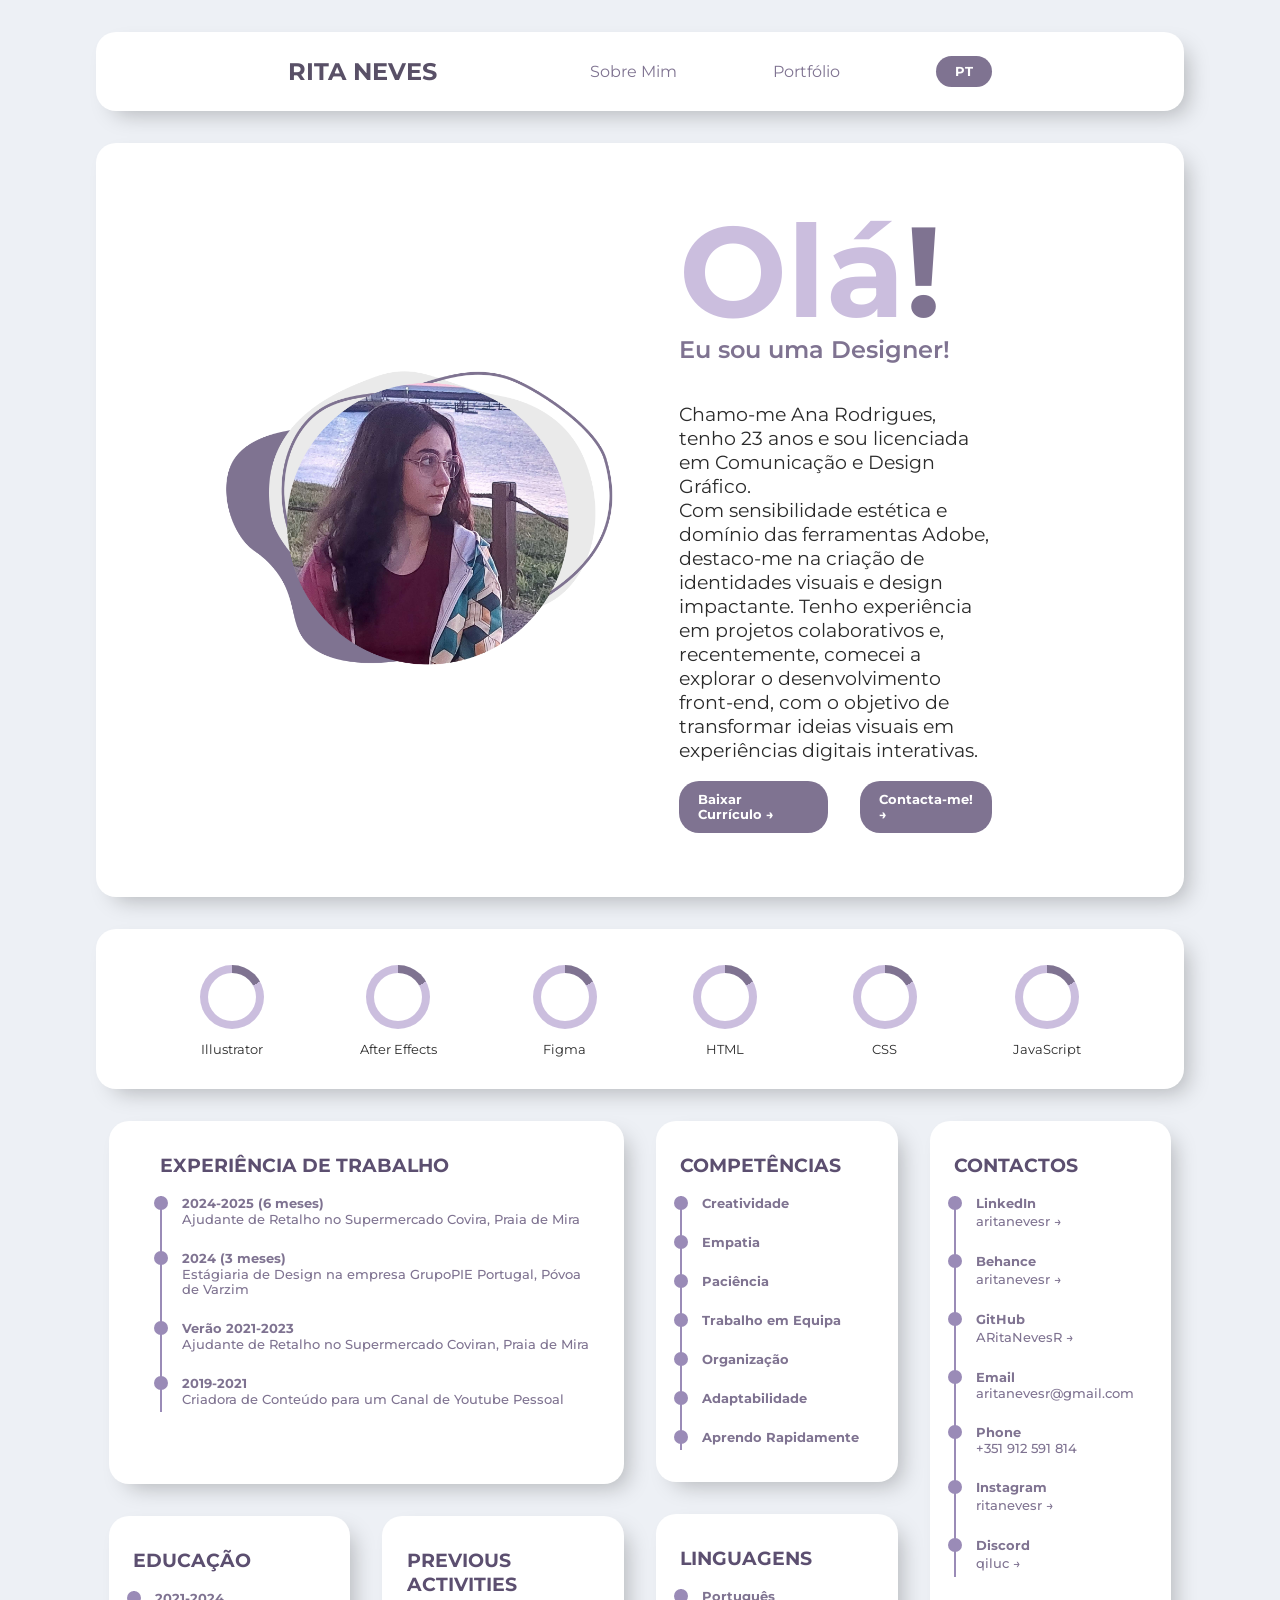
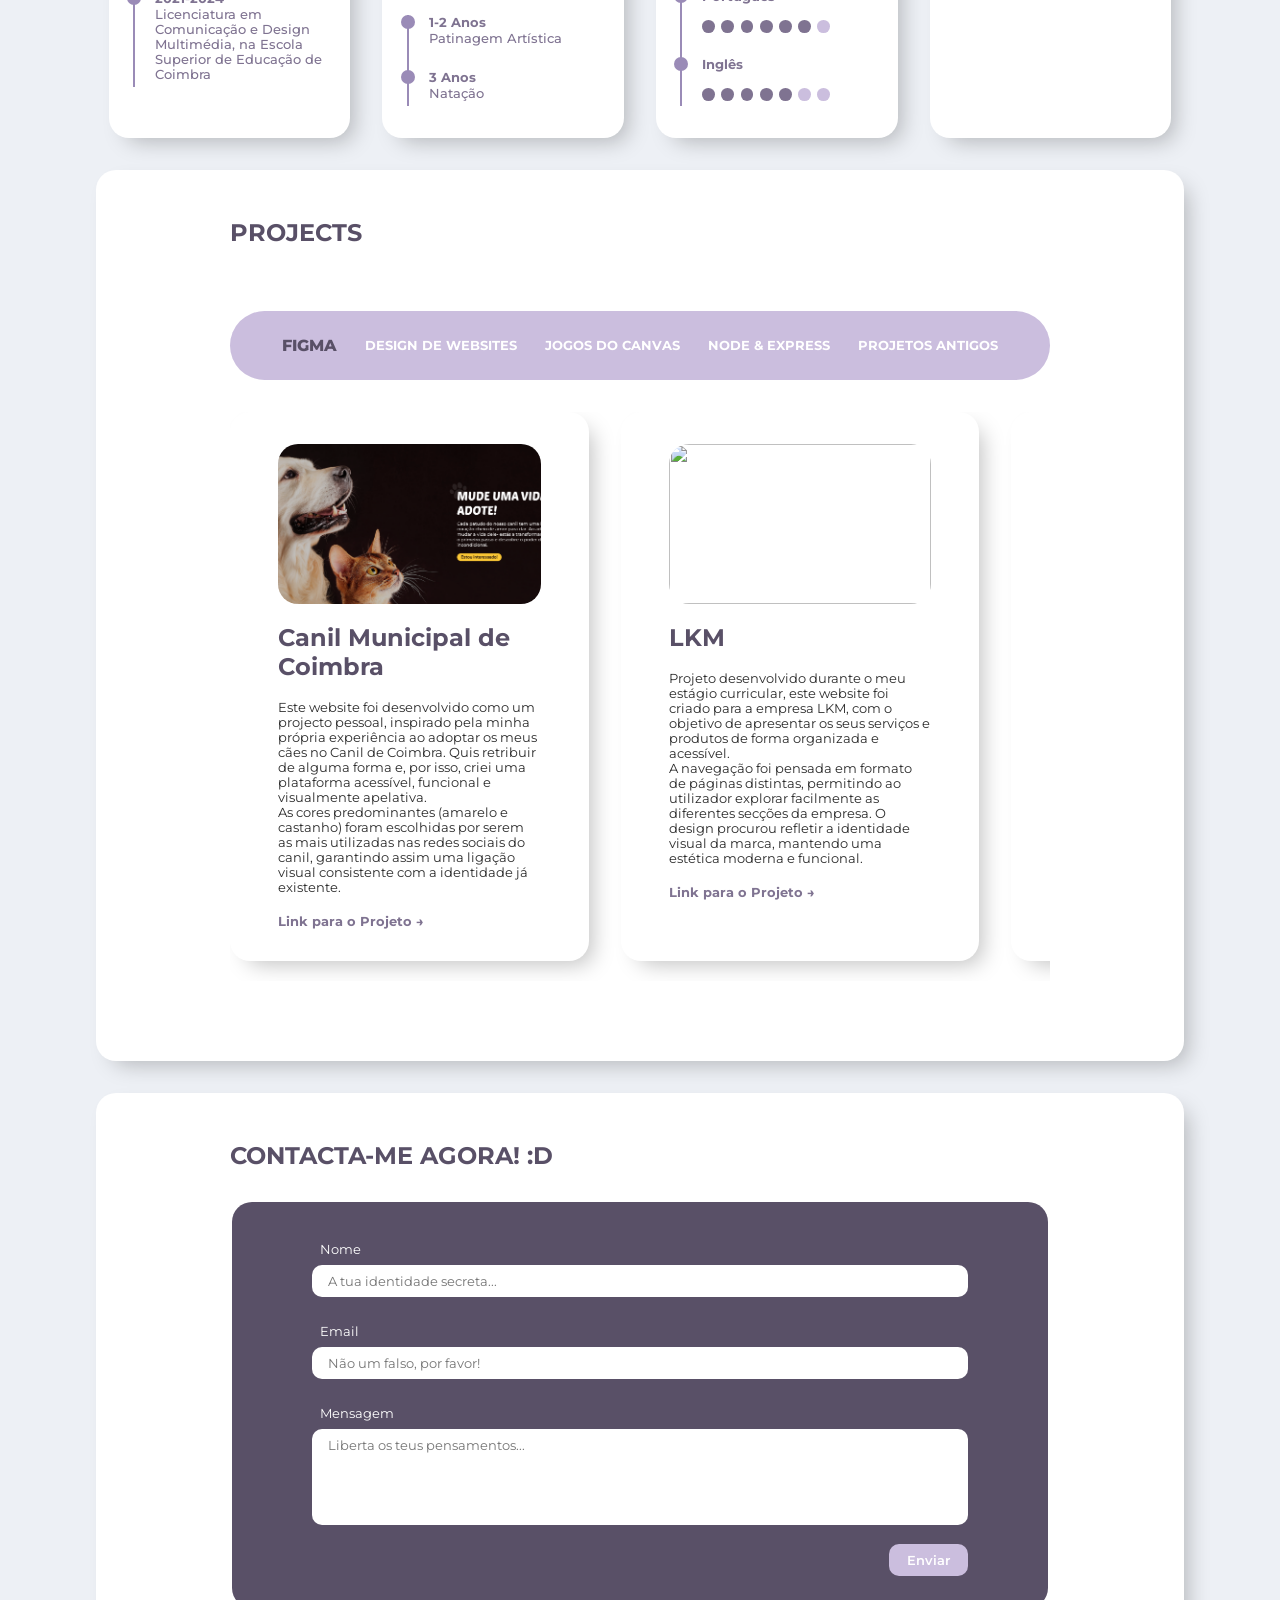
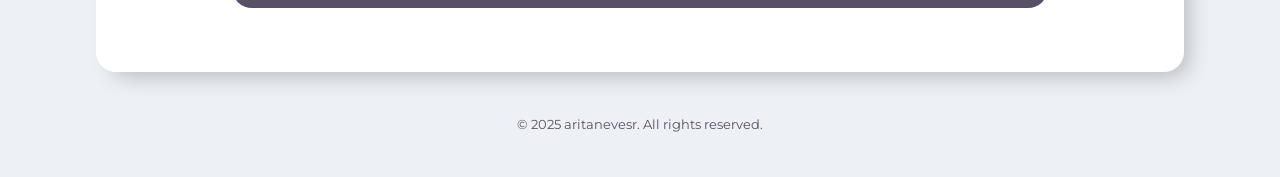
==== commit 046f48b6: "Update index.html" ====
--- a/index.html
+++ b/index.html
@@ -803,19 +803,6 @@
                         <br>
                     </div>
                 </div>
-
-                <script>
-                    function showSlider(value) {
-                        const sliders = document.querySelectorAll('.slider');
-                        sliders.forEach(slider => {
-                            slider.style.display = 'none';
-                        });
-                        const activeSlider = document.querySelector(`.${value}-slider`);
-                        if (activeSlider) {
-                            activeSlider.style.display = 'block';
-                        }
-                    }
-                </script>
             </div>
         </div>
 
--- a/styles/index.css
+++ b/styles/index.css
@@ -936,6 +936,13 @@
     .navbar-inside i {
         font-size: 1.5rem;
         font-weight: 800;
+        cursor: pointer;
+    }
+
+    .off-button i {
+        font-size: 1.8rem;
+        font-weight: 800;
+        cursor: pointer;
     }
 
     .logo {
@@ -1296,3 +1303,4 @@
         width: 50%;
     }
 }
+
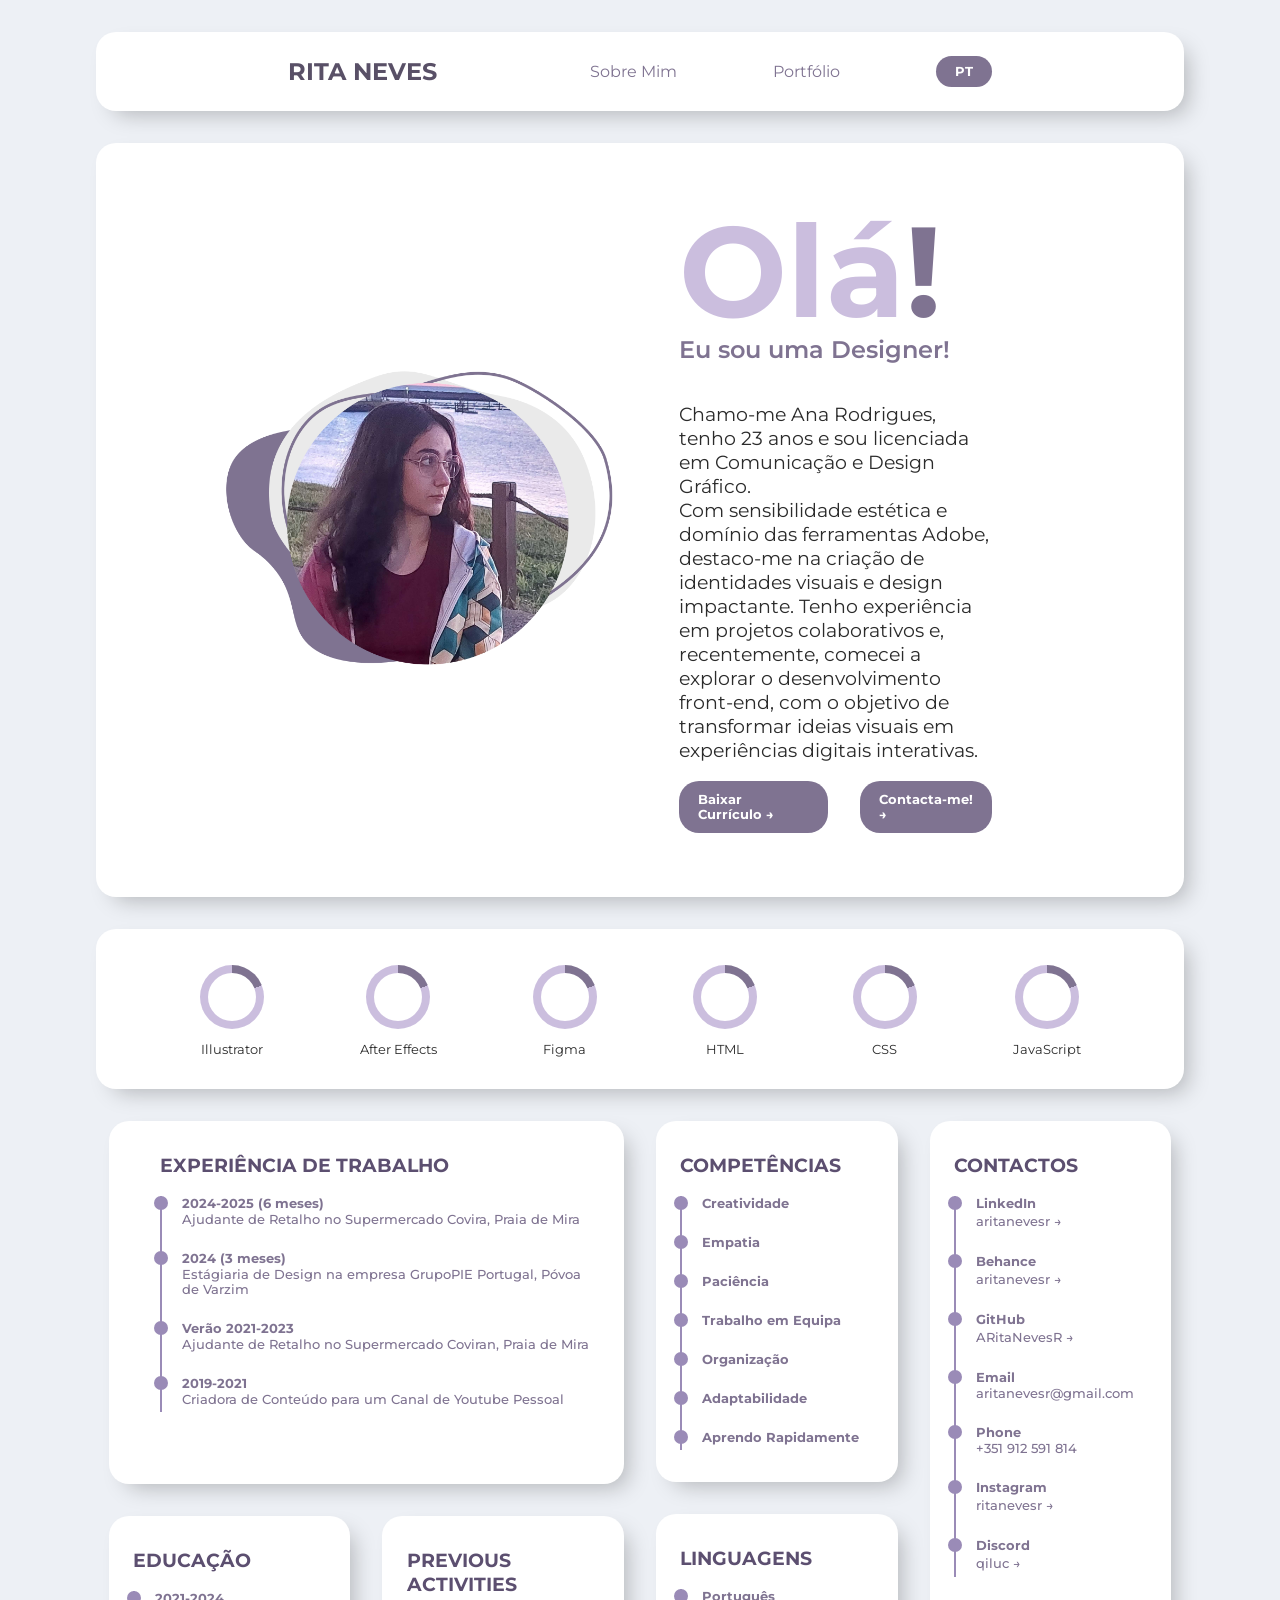
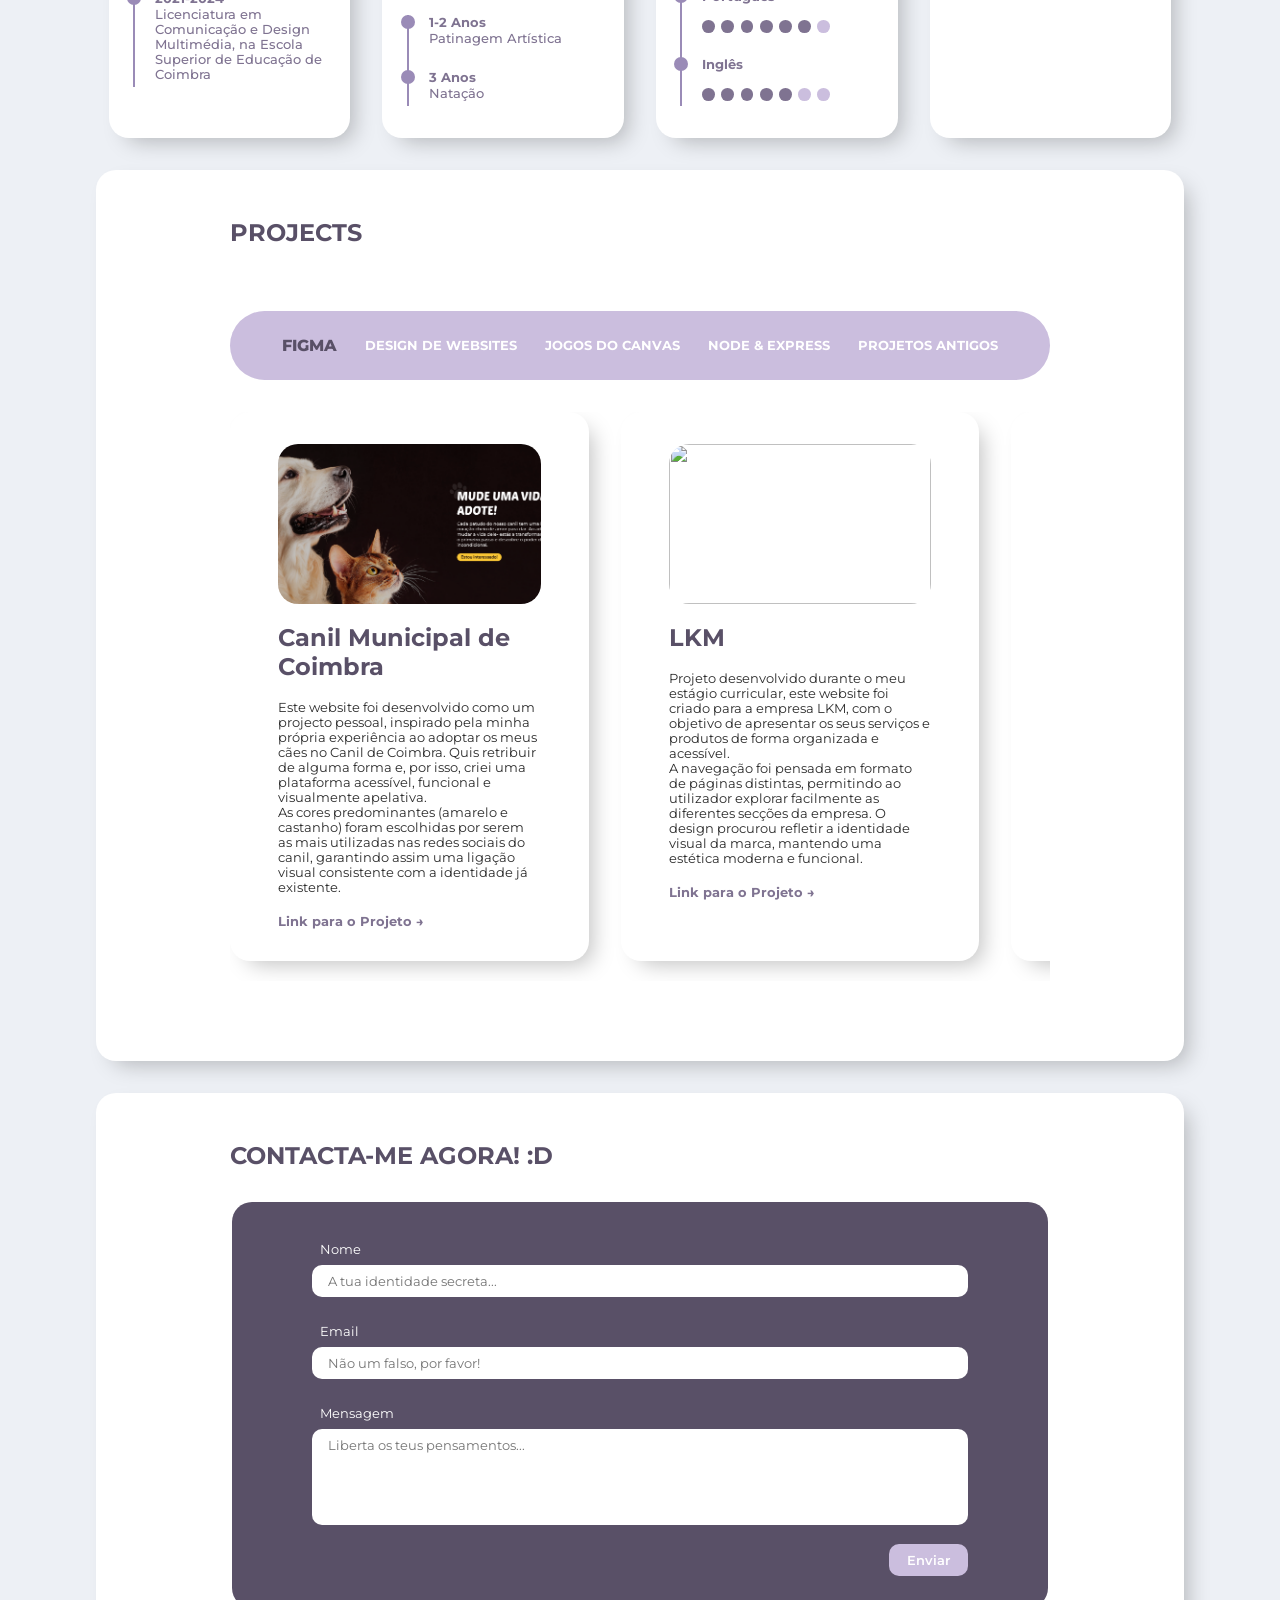
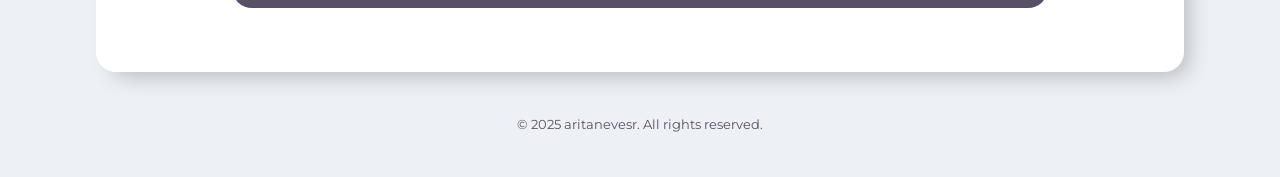
==== commit 30d7fe21: "Update index.html" ====
--- a/index.html
+++ b/index.html
@@ -85,7 +85,7 @@
                     experiences.</p>
                 <br>
                 <div class="banner-buttons">
-                    <a href="/images/cv/english.pdf" target="_blank" class="pt">Baixar Currículo →</a>
+                    <a href="/images/cv/portuguese.pdf" target="_blank" class="pt">Baixar Currículo →</a>
                     <a href="#form" class="pt">Contacta-me! →</a>
                     <a href="/images/cv/english.pdf" target="_blank" class="eng">Download CV →</a>
                     <a href="#form" class="eng">Contact Me →</a>
@@ -863,3 +863,4 @@
         </div>
     </div>
 </body>
+
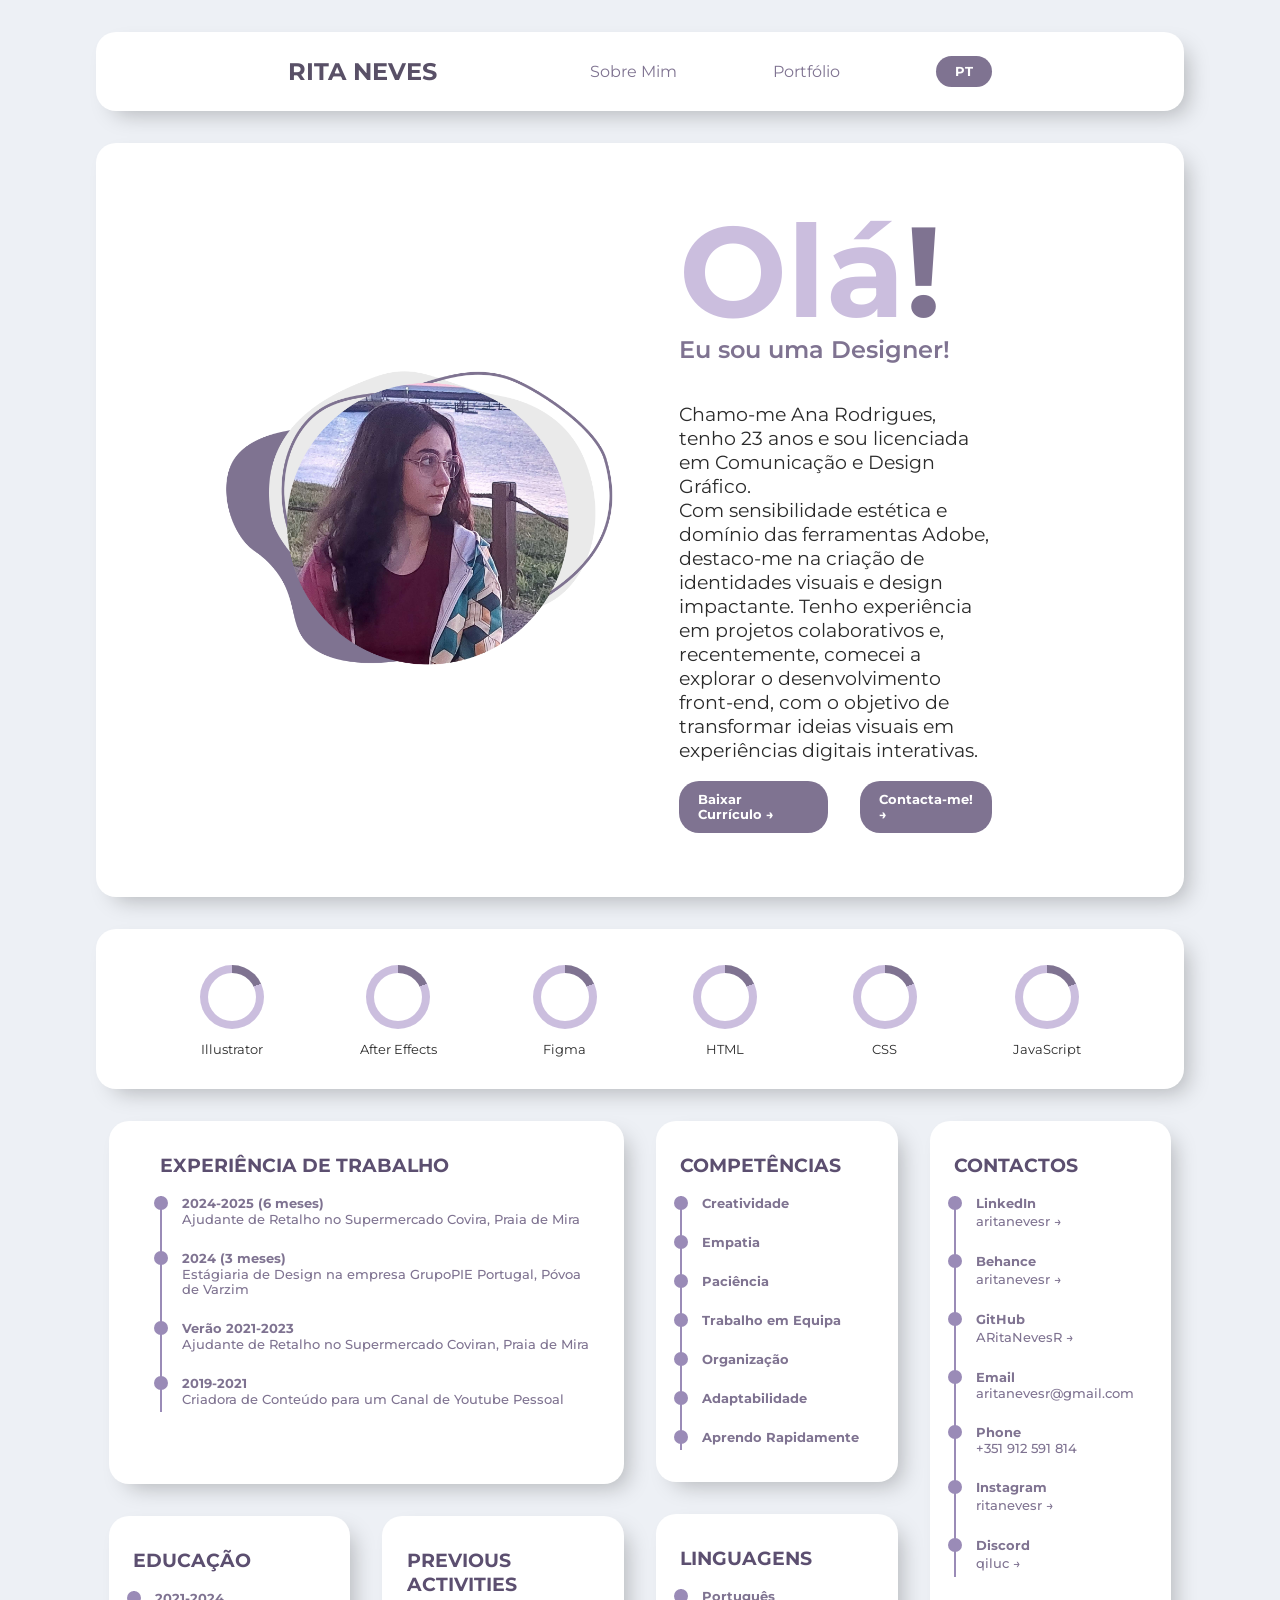
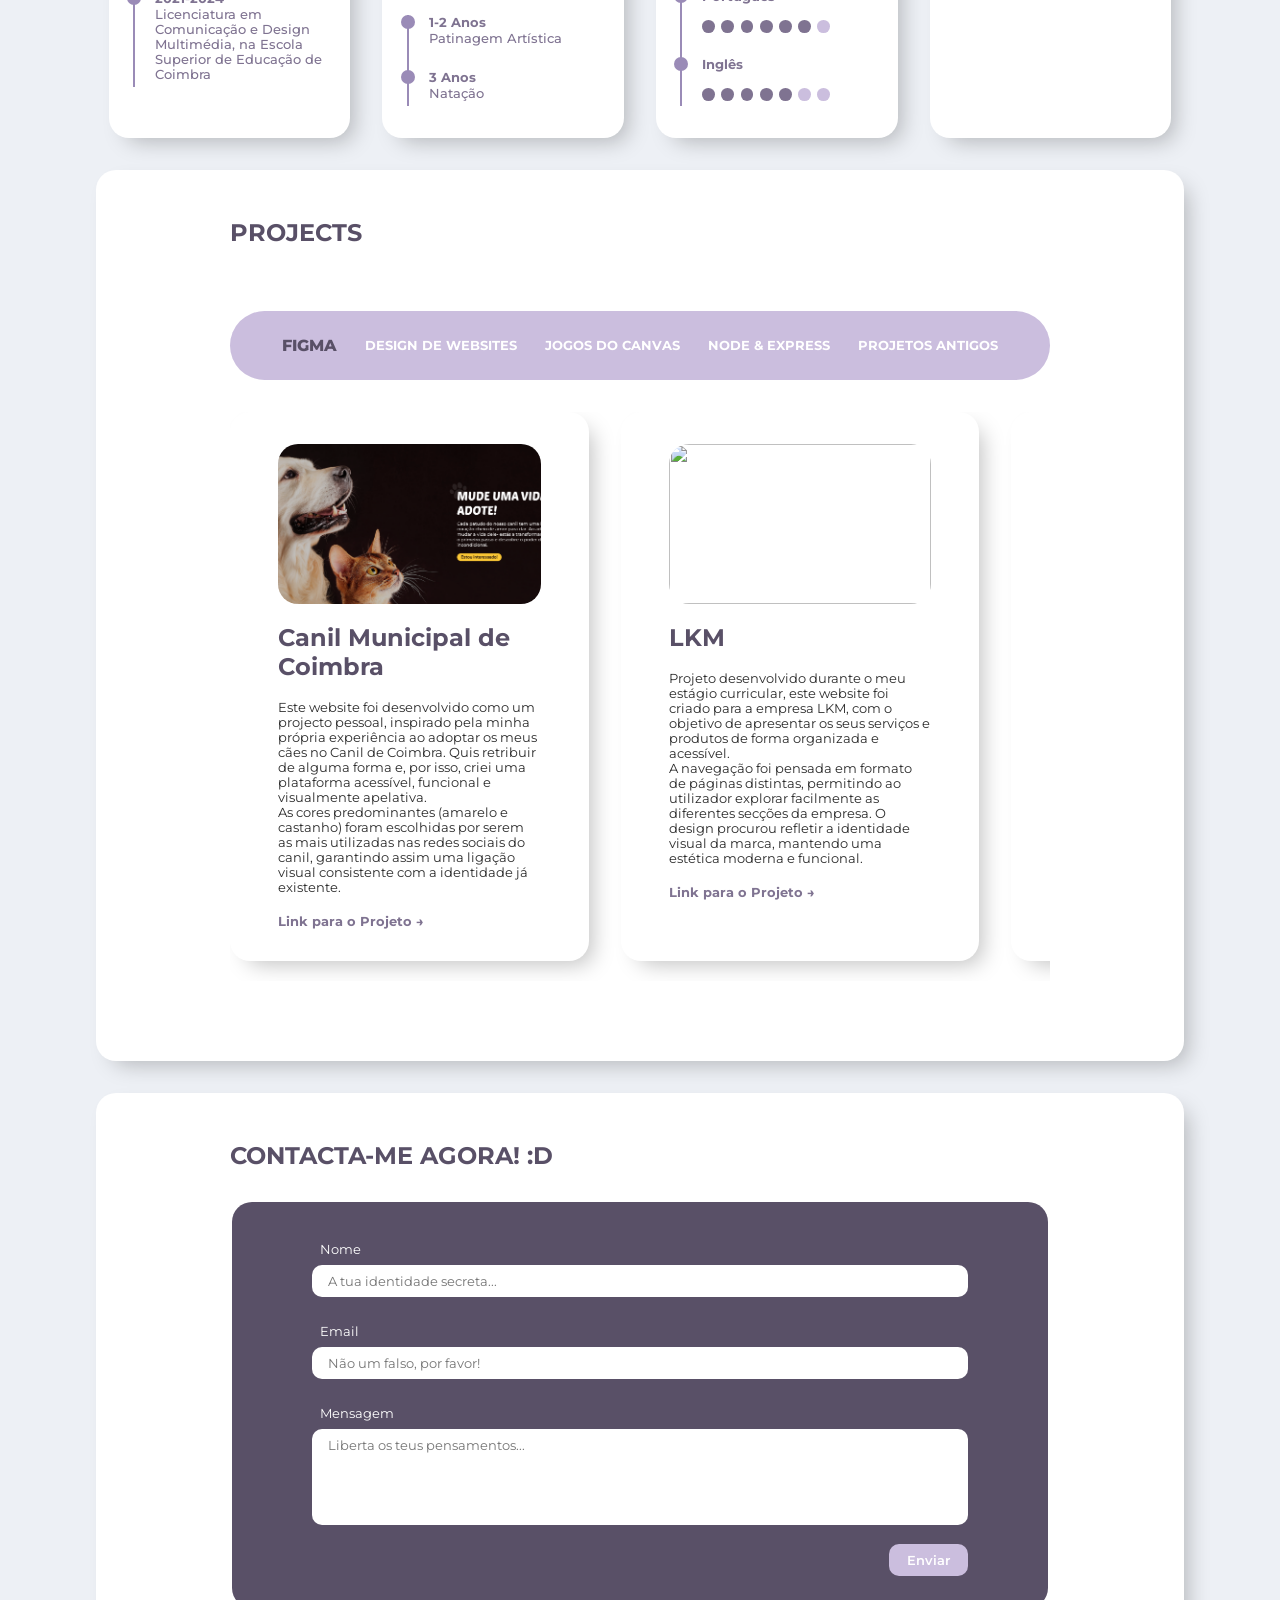
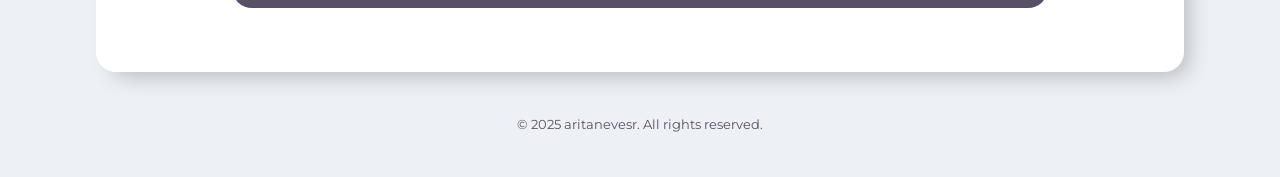
==== commit 17c0ffb5: "Update index.html" ====
--- a/index.html
+++ b/index.html
@@ -97,7 +97,7 @@
         <div class="skills-tab" id="skills-tab">
             <div class="load-box">
                 <div class="skills">
-                    <div class="progress-circle" data-progress="65">
+                    <div class="progress-circle" data-progress="75">
                         <div class="inner-circle">
                             <span class="iconify" data-icon="simple-icons:adobeillustrator"></span>
                             <span class="percentage">0%</span>
@@ -107,7 +107,7 @@
                 </div>
 
                 <div class="skills">
-                    <div class="progress-circle" data-progress="55">
+                    <div class="progress-circle" data-progress="50">
                         <div class="inner-circle">
                             <span class="iconify" data-icon="simple-icons:adobeaftereffects"></span>
                             <span class="percentage">0%</span>
@@ -118,7 +118,7 @@
 
 
                 <div class="skills">
-                    <div class="progress-circle" data-progress="65">
+                    <div class="progress-circle" data-progress="50">
                         <div class="inner-circle">
                             <span class="iconify" data-icon="simple-icons:figma"></span>
                             <span class="percentage">0%</span>
@@ -128,7 +128,7 @@
                 </div>
 
                 <div class="skills">
-                    <div class="progress-circle" data-progress="75">
+                    <div class="progress-circle" data-progress="65">
                         <div class="inner-circle">
                             <span class="iconify" data-icon="simple-icons:html5"></span>
                             <span class="percentage">0%</span>
@@ -138,7 +138,7 @@
                 </div>
 
                 <div class="skills">
-                    <div class="progress-circle" data-progress="60">
+                    <div class="progress-circle" data-progress="50">
                         <div class="inner-circle">
                             <span class="iconify" data-icon="simple-icons:css3"></span>
                             <span class="percentage">0%</span>
@@ -864,3 +864,4 @@
     </div>
 </body>
 
+
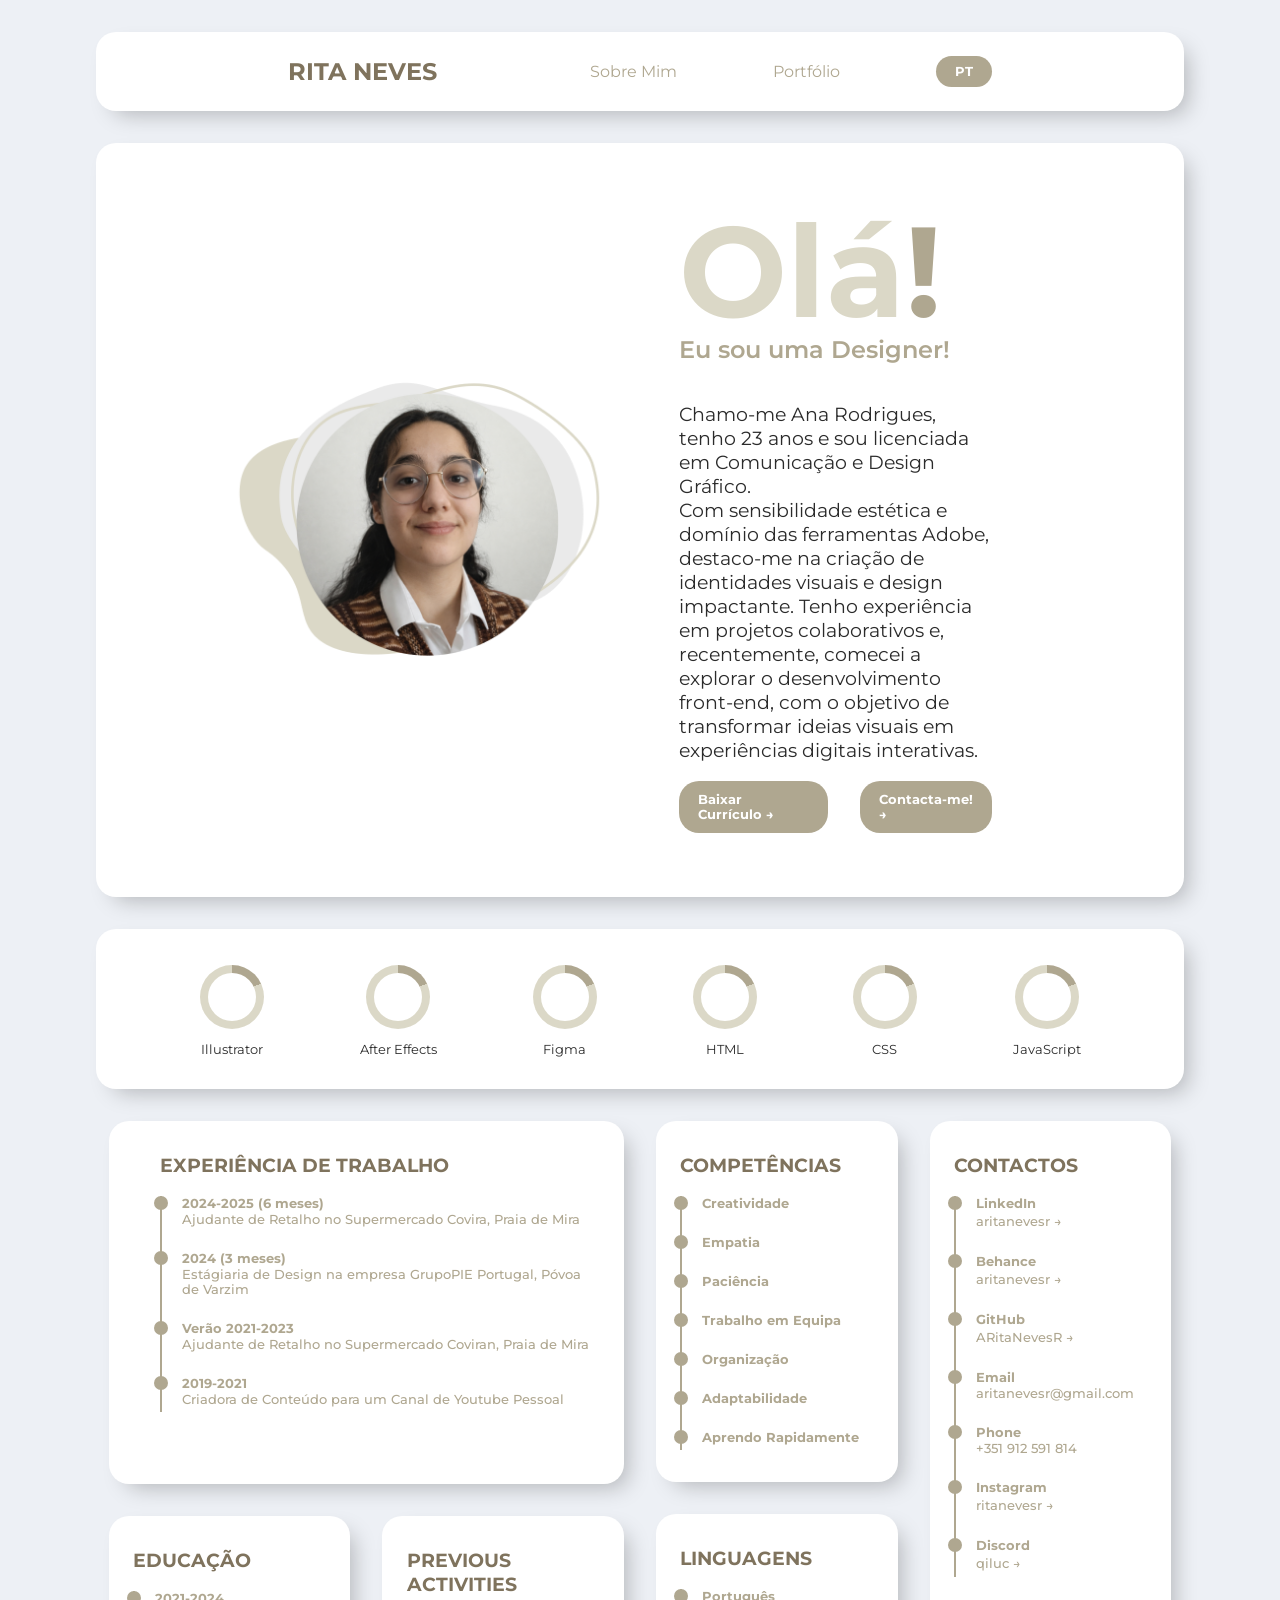
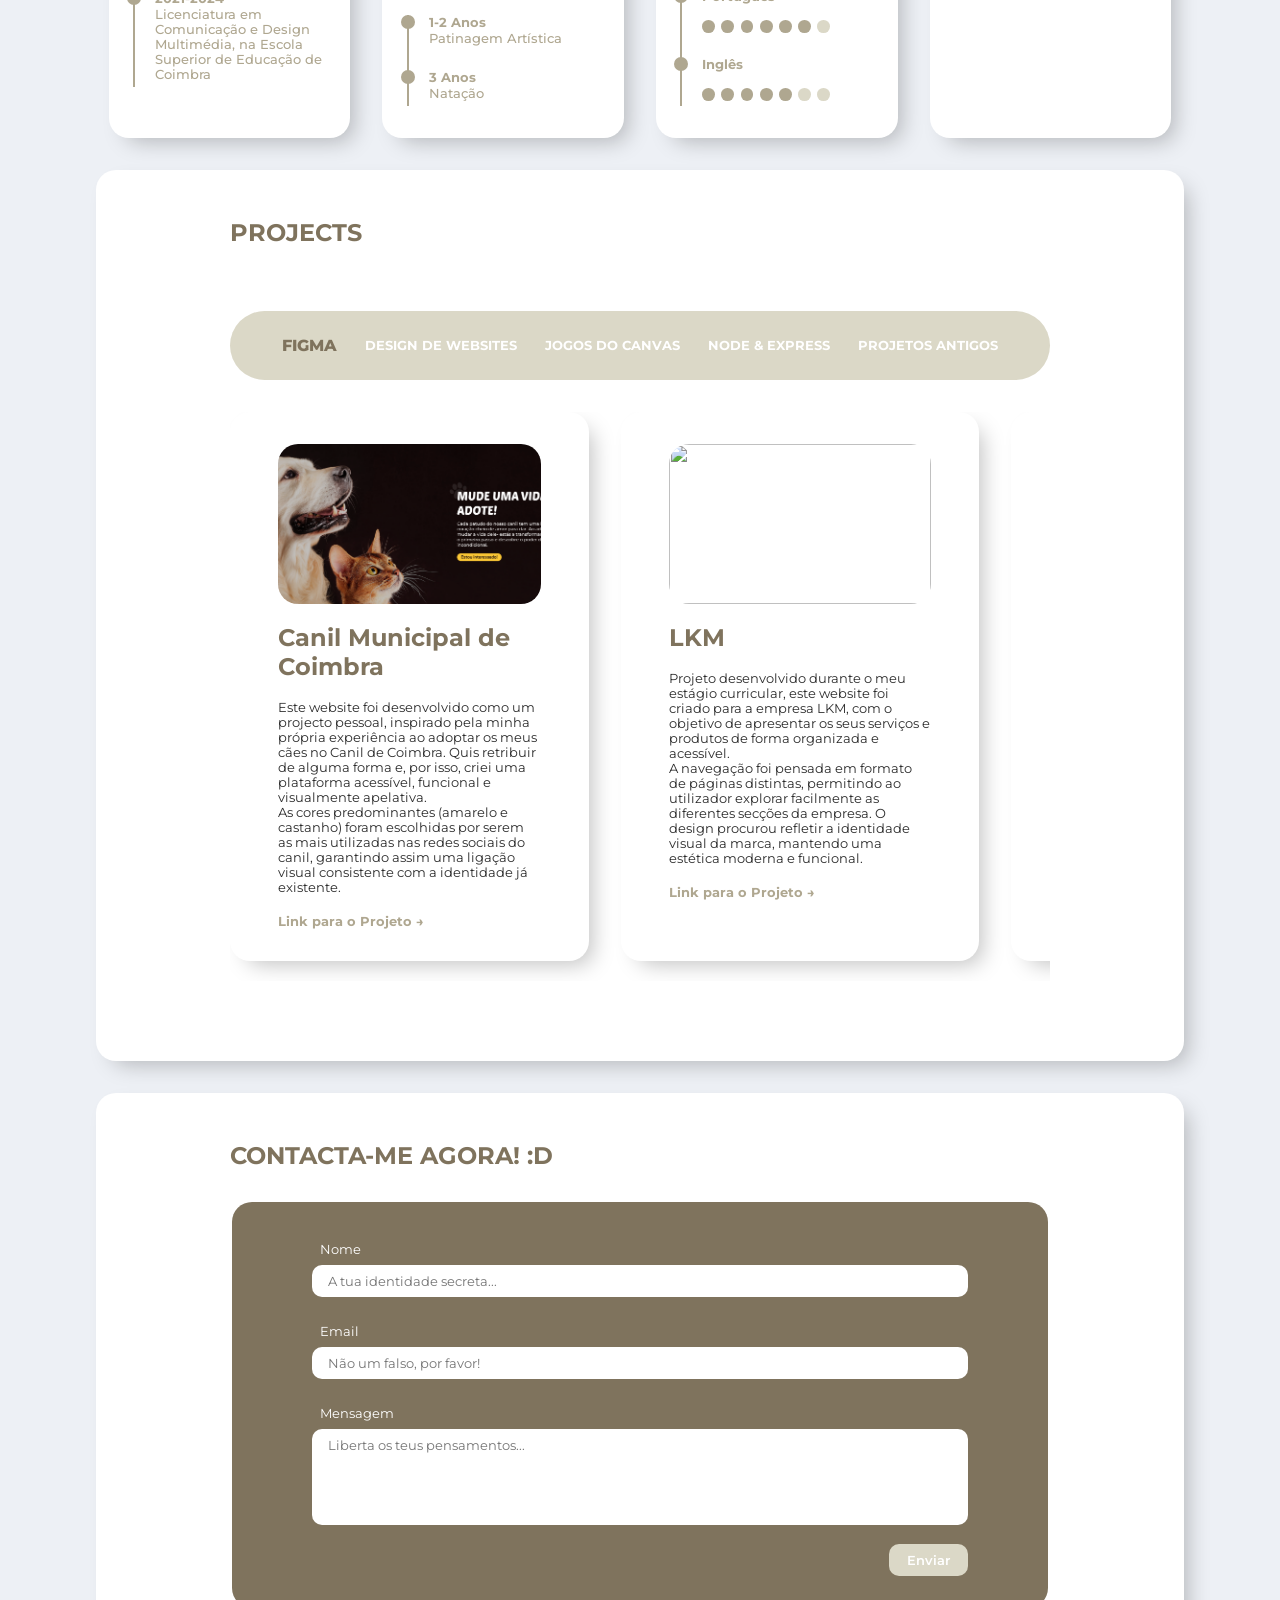
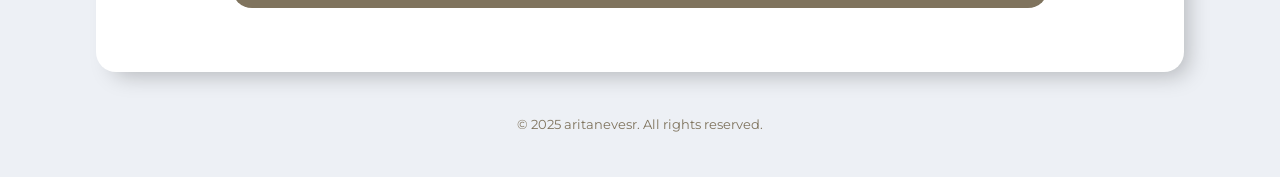
==== commit 5fc75b49: "Update index.html" ====
--- a/index.html
+++ b/index.html
@@ -399,7 +399,15 @@
                 </div>
 
                 <div class="selector-2">
-                    <select class="sliderSelector" id="sliderSelector" onchange="showSlider(this.value)">
+                    <select class="sliderSelector pt" id="sliderSelector" onchange="showSlider(this.value)">
+                        <option value="figma">FIGMA</option>
+                        <option value="web">DESIGN DE WEBSITES</option>
+                        <option value="canvas">JOGOS DO CANVAS</option>
+                        <option value="node">NODE & EXPRESS</option>
+                        <option value="old">PROJETOS ANTIGOS</option>
+                    </select>
+
+                    <select class="sliderSelector eng" id="sliderSelector" onchange="showSlider(this.value)">
                         <option value="figma">FIGMA</option>
                         <option value="web">WEB DESIGN</option>
                         <option value="canvas">CANVAS GAMES</option>
@@ -865,3 +873,4 @@
 </body>
 
 
+
--- a/styles/index.css
+++ b/styles/index.css
@@ -11,9 +11,9 @@
     --background: #EDF0F5;
     --white: white;
     --text-color: #2B2B2B;
-    --light-purple: #CBBEDE;
-    --medium-purple: #7F7391;
-    --dark-purple: #595067;
+    --light-purple: #dbd8c7;
+    --medium-purple: #afa790;
+    --dark-purple: #7f735d;
 }
 
 p {
@@ -402,7 +402,7 @@
     font-size: 1.5rem;
     font-weight: bold;
     text-transform: uppercase;
-    color: #5c4f70;
+    color: var(--dark-purple);
     margin: 2rem 0 0 0;
 }
 
@@ -413,7 +413,7 @@
     height: auto;
     margin-left: 20px;
     padding-left: 20px;
-    border-left: 2px solid #9a8bb7;
+    border-left: 2px solid var(--medium-purple);
     margin: 0 0 2rem 0;
 }
 
@@ -430,7 +430,7 @@
     top: 0;
     width: 14px;
     height: 14px;
-    background: #9a8bb7;
+    background: var(--medium-purple);
     border-radius: 50%;
 }
 
@@ -1304,3 +1304,4 @@
     }
 }
 
+
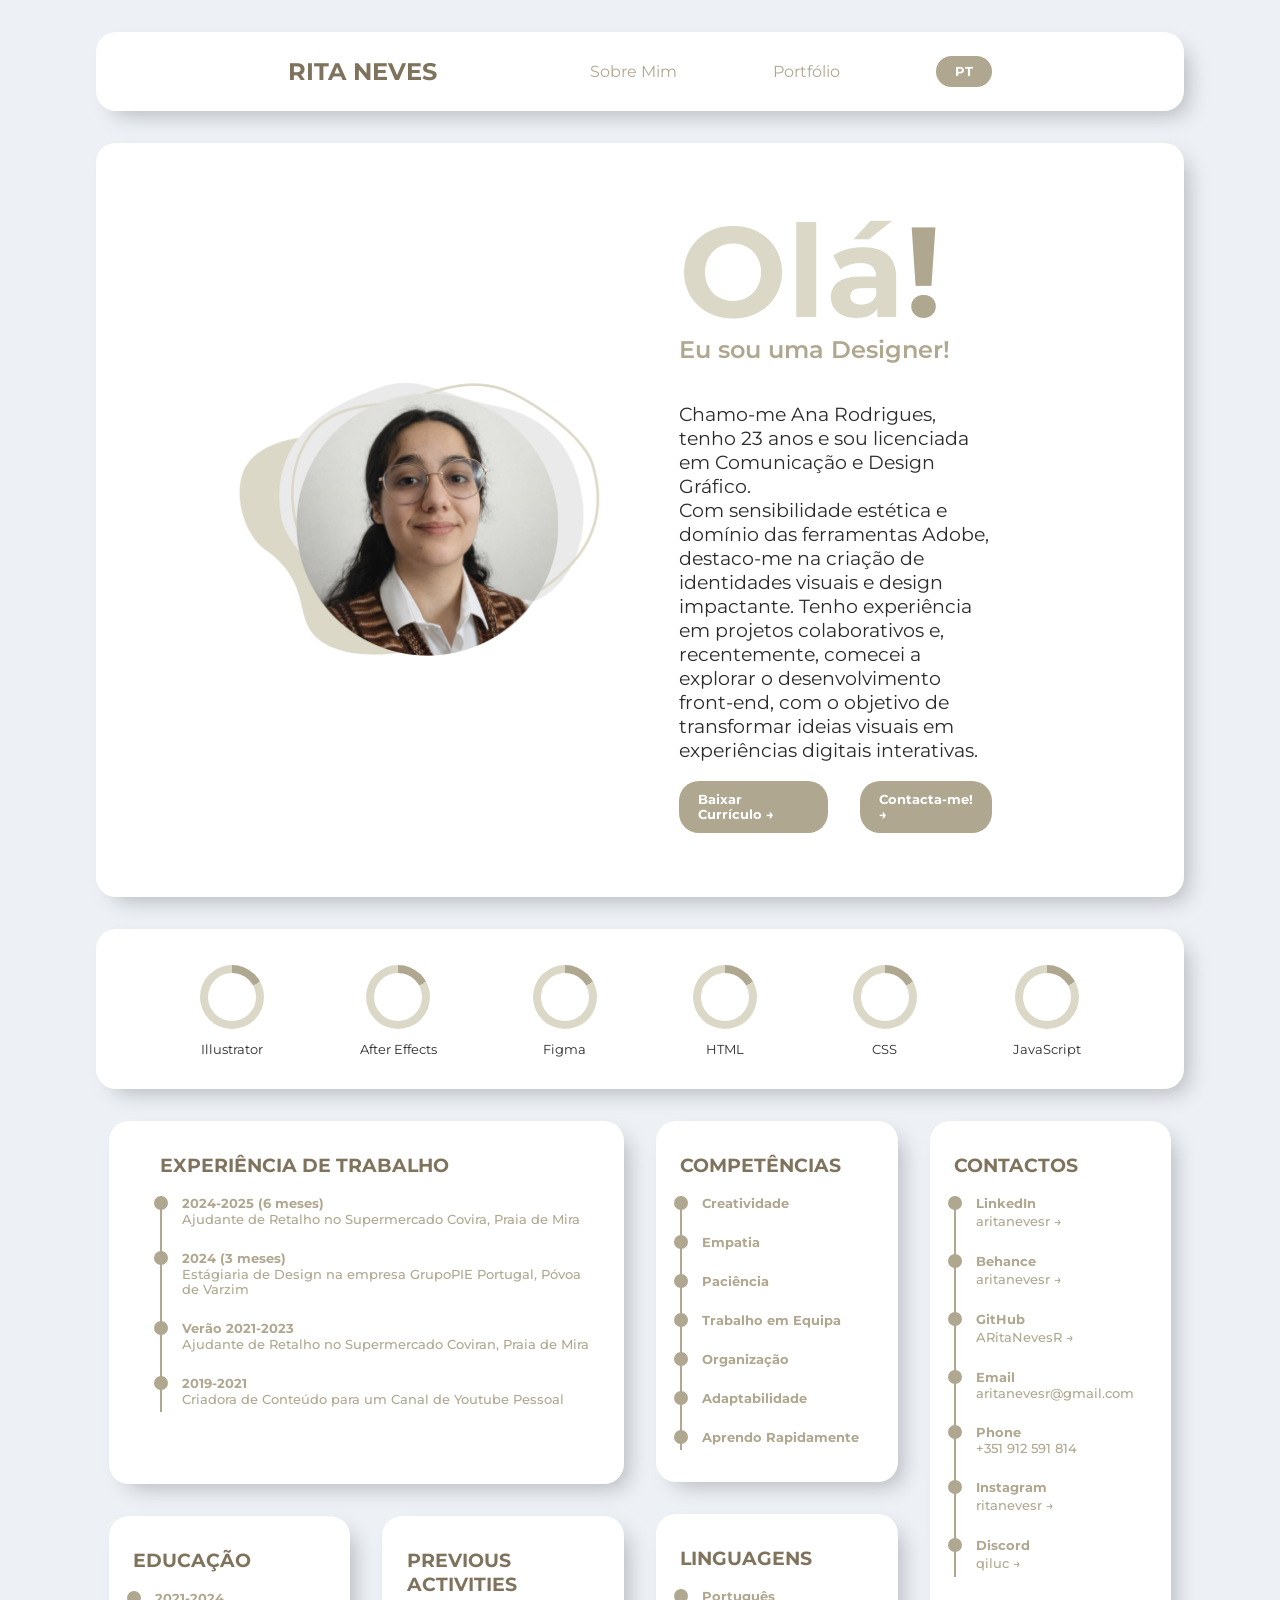
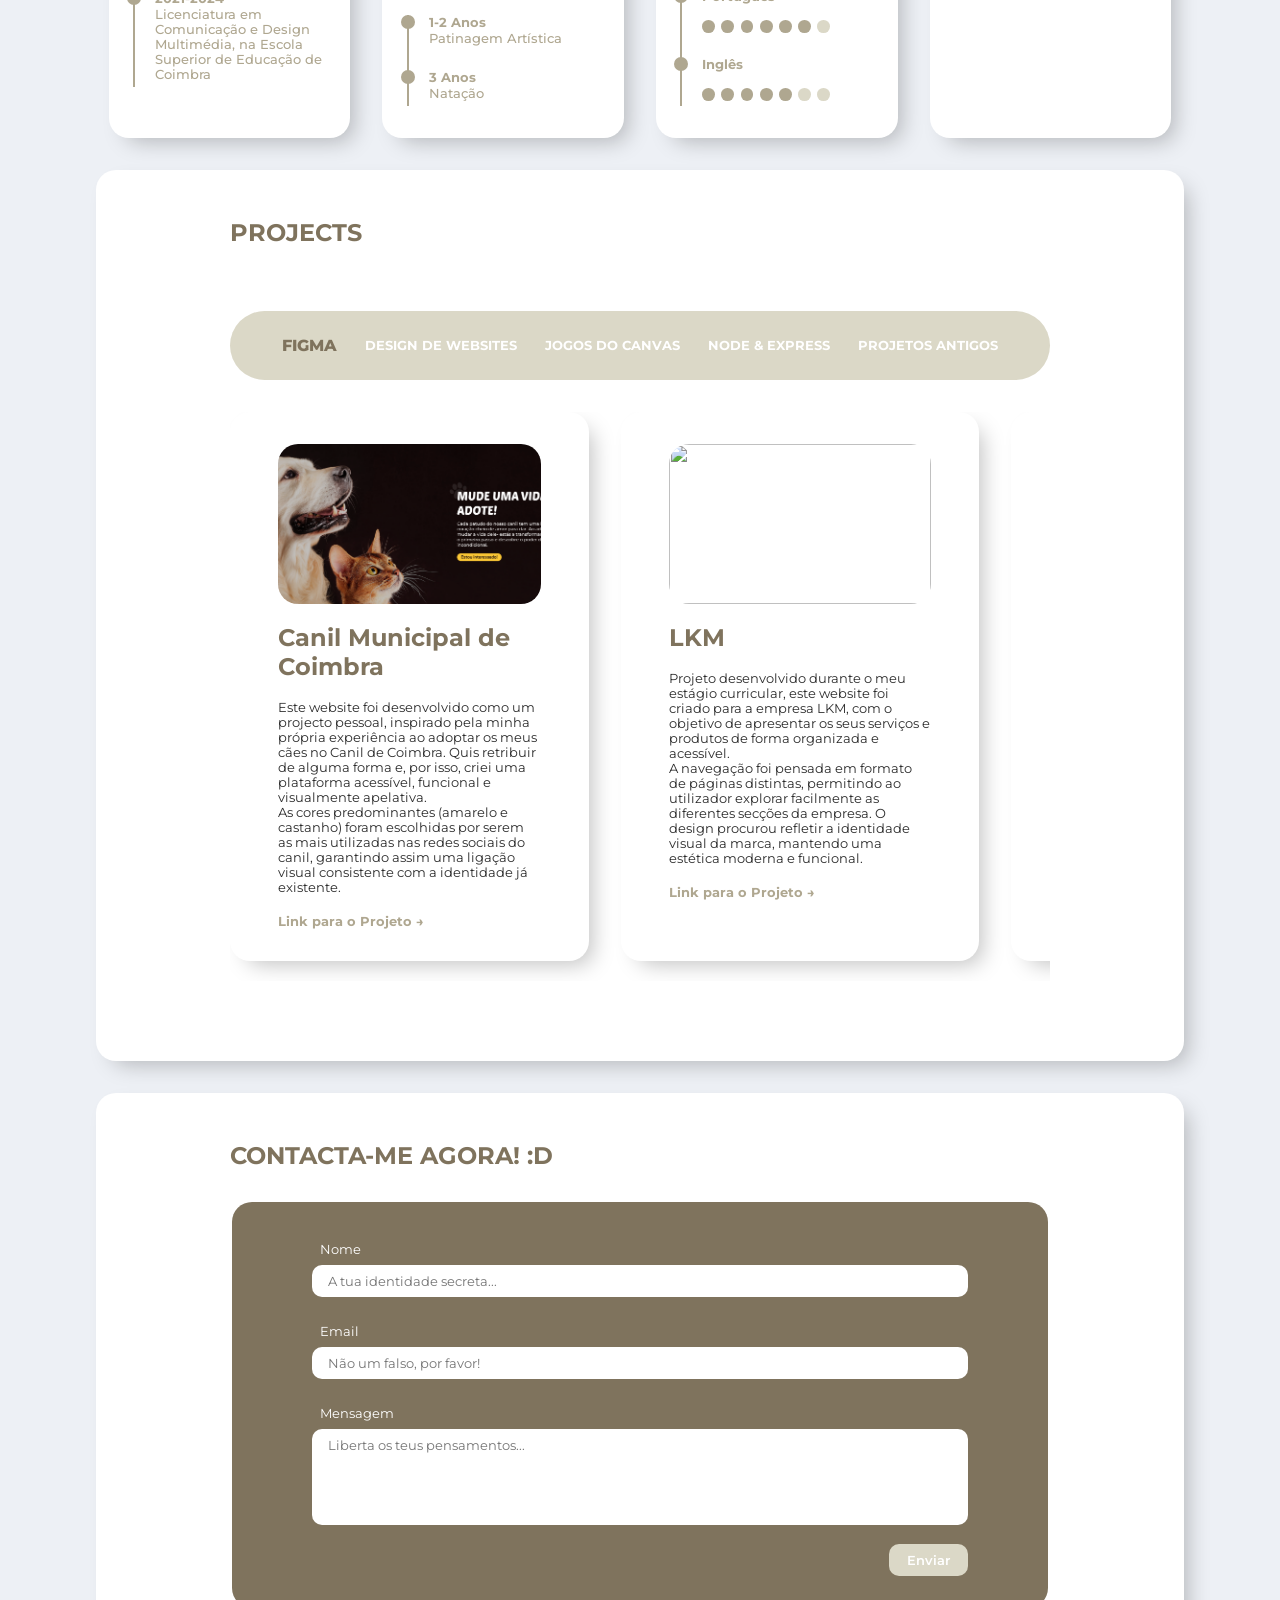
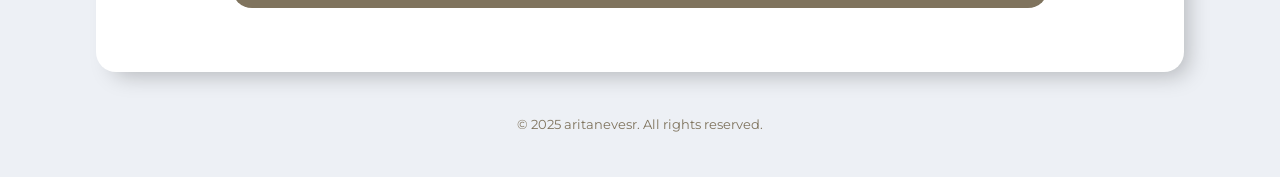
==== commit 42bd6e9f: "Update index.html" ====
--- a/index.html
+++ b/index.html
@@ -372,7 +372,7 @@
             <div class="projects-tab">
                 <h3 class="pt">PROJECTS</h3>
                 <div class="selector-1">
-                    <div class="selector-1-1">
+                    <div class="selector-1-1 pt">
                         <button class="selected figma" onclick="showSlider('.selector-1-1', 'figma')">FIGMA</button>
                         <button class="not-selected web" onclick="showSlider('.selector-1-1', 'web')">DESIGN DE
                             WEBSITES</button>
@@ -384,7 +384,7 @@
                             ANTIGOS</button>
                     </div>
 
-                    <div class="selector-1-2">
+                    <div class="selector-1-2 eng">
                         <button class="selected figma" onclick="showSlider('.selector-1-2', 'figma')">FIGMA</button>
                         <button class="not-selected web" onclick="showSlider('.selector-1-2', 'web')">WEB
                             DESIGN</button>
@@ -871,6 +871,3 @@
         </div>
     </div>
 </body>
-
-
-
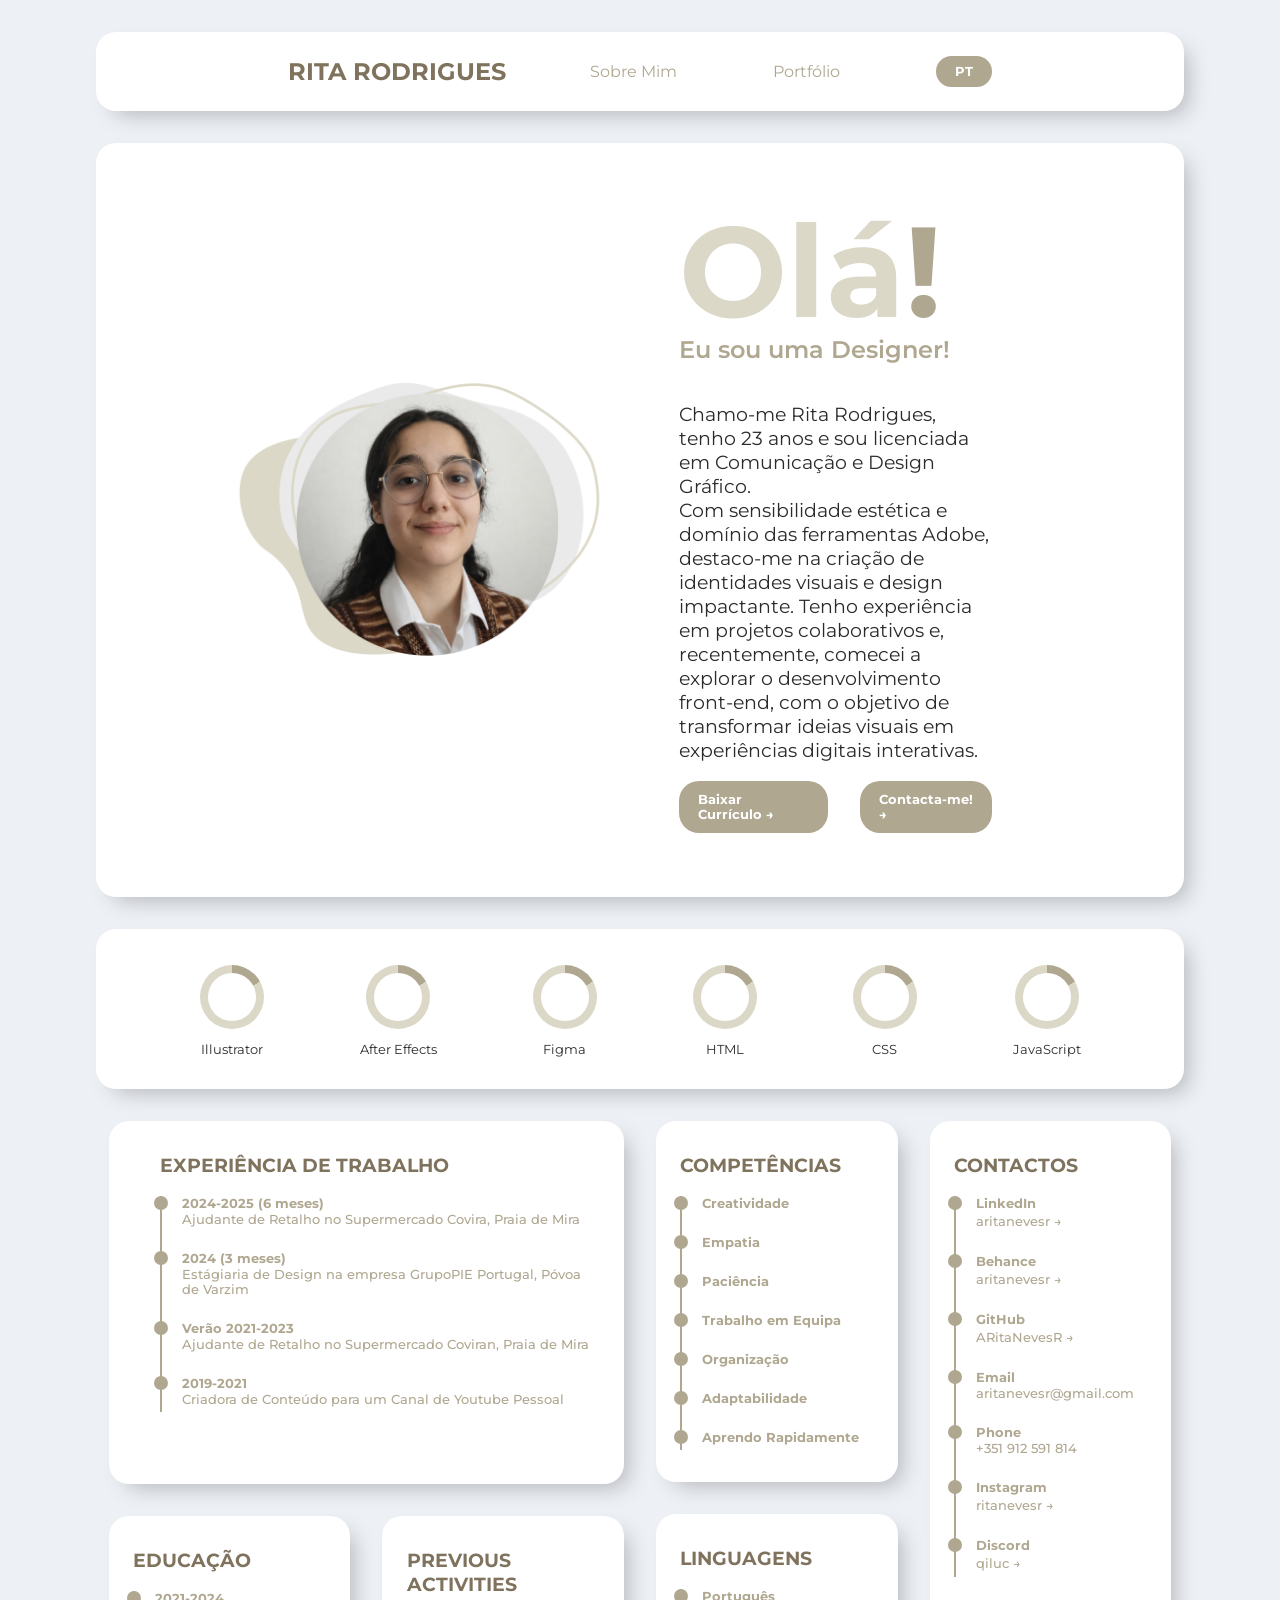
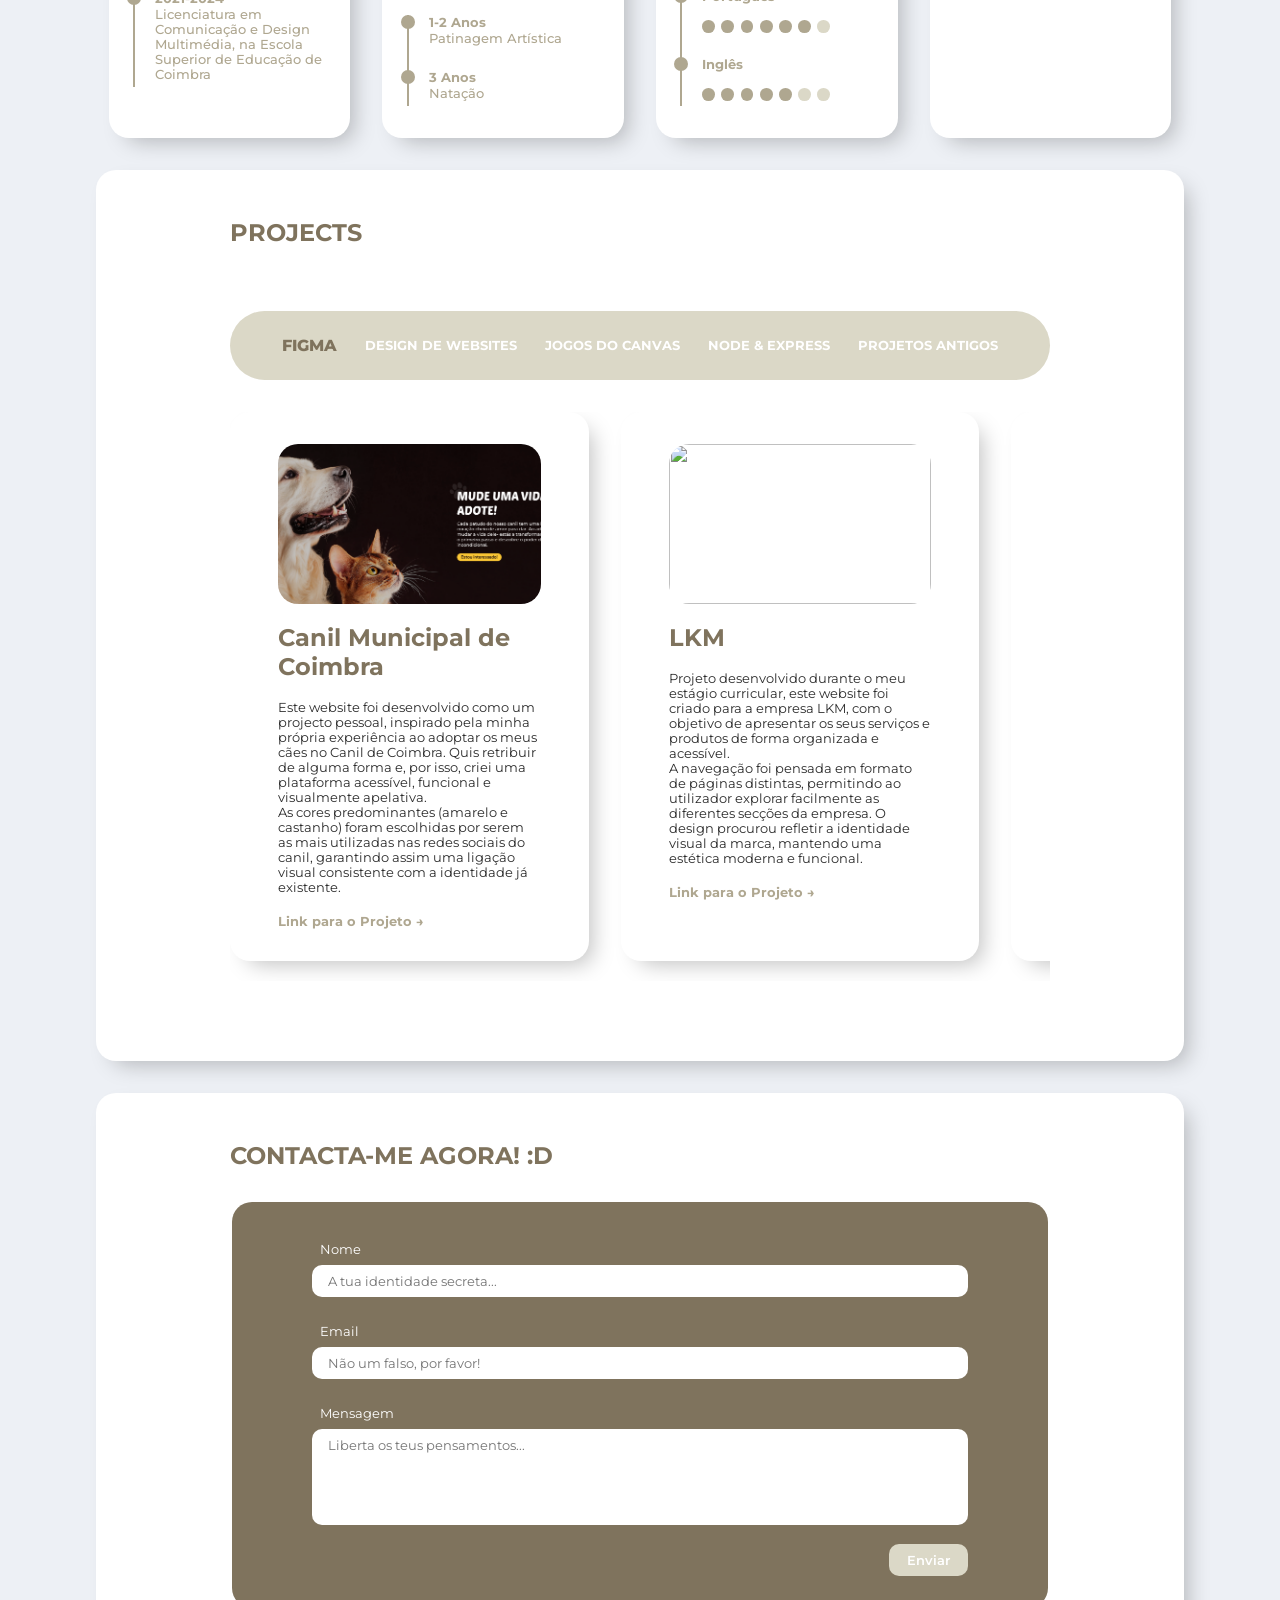
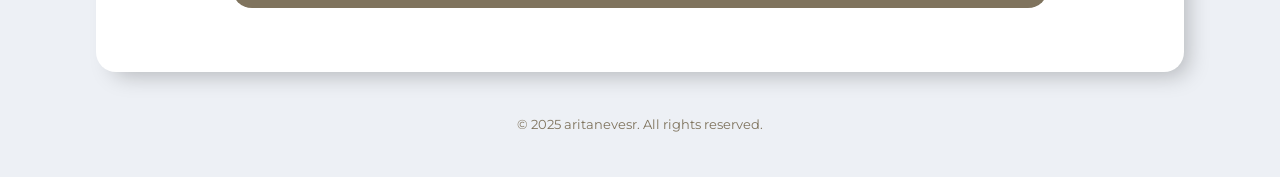
==== commit 5eb94f1b: "Update index.html" ====
--- a/index.html
+++ b/index.html
@@ -25,7 +25,7 @@
         <!--NAVBAR-->
         <div class="navbar">
             <div class="navbar-inside">
-                <a href="#" class="logo">RITA NEVES</a>
+                <a href="#" class="logo">RITA RODRIGUES</a>
                 <div class="menu-nav">
                     <a href="#about" class="pt">Sobre Mim</a>
                     <a href="#about" class="eng">About Me</a>
@@ -38,7 +38,7 @@
         </div>
         <div class="navbar-mobile">
             <div class="navbar-inside">
-                <a href="#" class="logo">RITA NEVES</a>
+                <a href="#" class="logo">RITA RODRIGUES</a>
                 <button class="on-button" onclick="showMenu()"><i class="bi bi-list"></i></button>
                 <button class="off-button" onclick="hideMenu()">
                     <i class="bi bi-x"></i>
@@ -67,14 +67,14 @@
                 <h3 class="eng">I am a Designer!</h3>
                 <br>
                 <br>
-                <p class="pt">Chamo-me Ana Rodrigues, tenho 23 anos e sou licenciada em Comunicação e Design Gráfico.
+                <p class="pt">Chamo-me Rita Rodrigues, tenho 23 anos e sou licenciada em Comunicação e Design Gráfico.
                 </p>
                 <p class="pt">Com sensibilidade estética e domínio das ferramentas Adobe, destaco-me na criação de
                     identidades visuais e design impactante. Tenho experiência em projetos colaborativos e,
                     recentemente, comecei a explorar o desenvolvimento front-end, com o objetivo de transformar ideias
                     visuais em experiências digitais interativas.</p>
 
-                <p class="eng">My name is Ana Rodrigues, I’m 23 and hold a degree in Communication and Graphic Design.
+                <p class="eng">My name is Rita Rodrigues, I’m 23 and hold a degree in Communication and Graphic Design.
                 </p>
                 <p class="eng">With a strong eye for aesthetics and solid skills in Adobe tools, I specialise in
                     creating
--- a/styles/index.css
+++ b/styles/index.css
@@ -1005,11 +1005,12 @@
     }
 
     .text {
-        padding-right: 0;
+        display: flex;
+        flex-direction: column;
+        align-items: center;
         width: 60%;
+        padding: 0 0 2rem 0;
         text-align: center;
-        padding: 0rem 0rem 2rem 0;
-
     }
 
     .text h1 {
@@ -1305,3 +1306,4 @@
 }
 
 
+
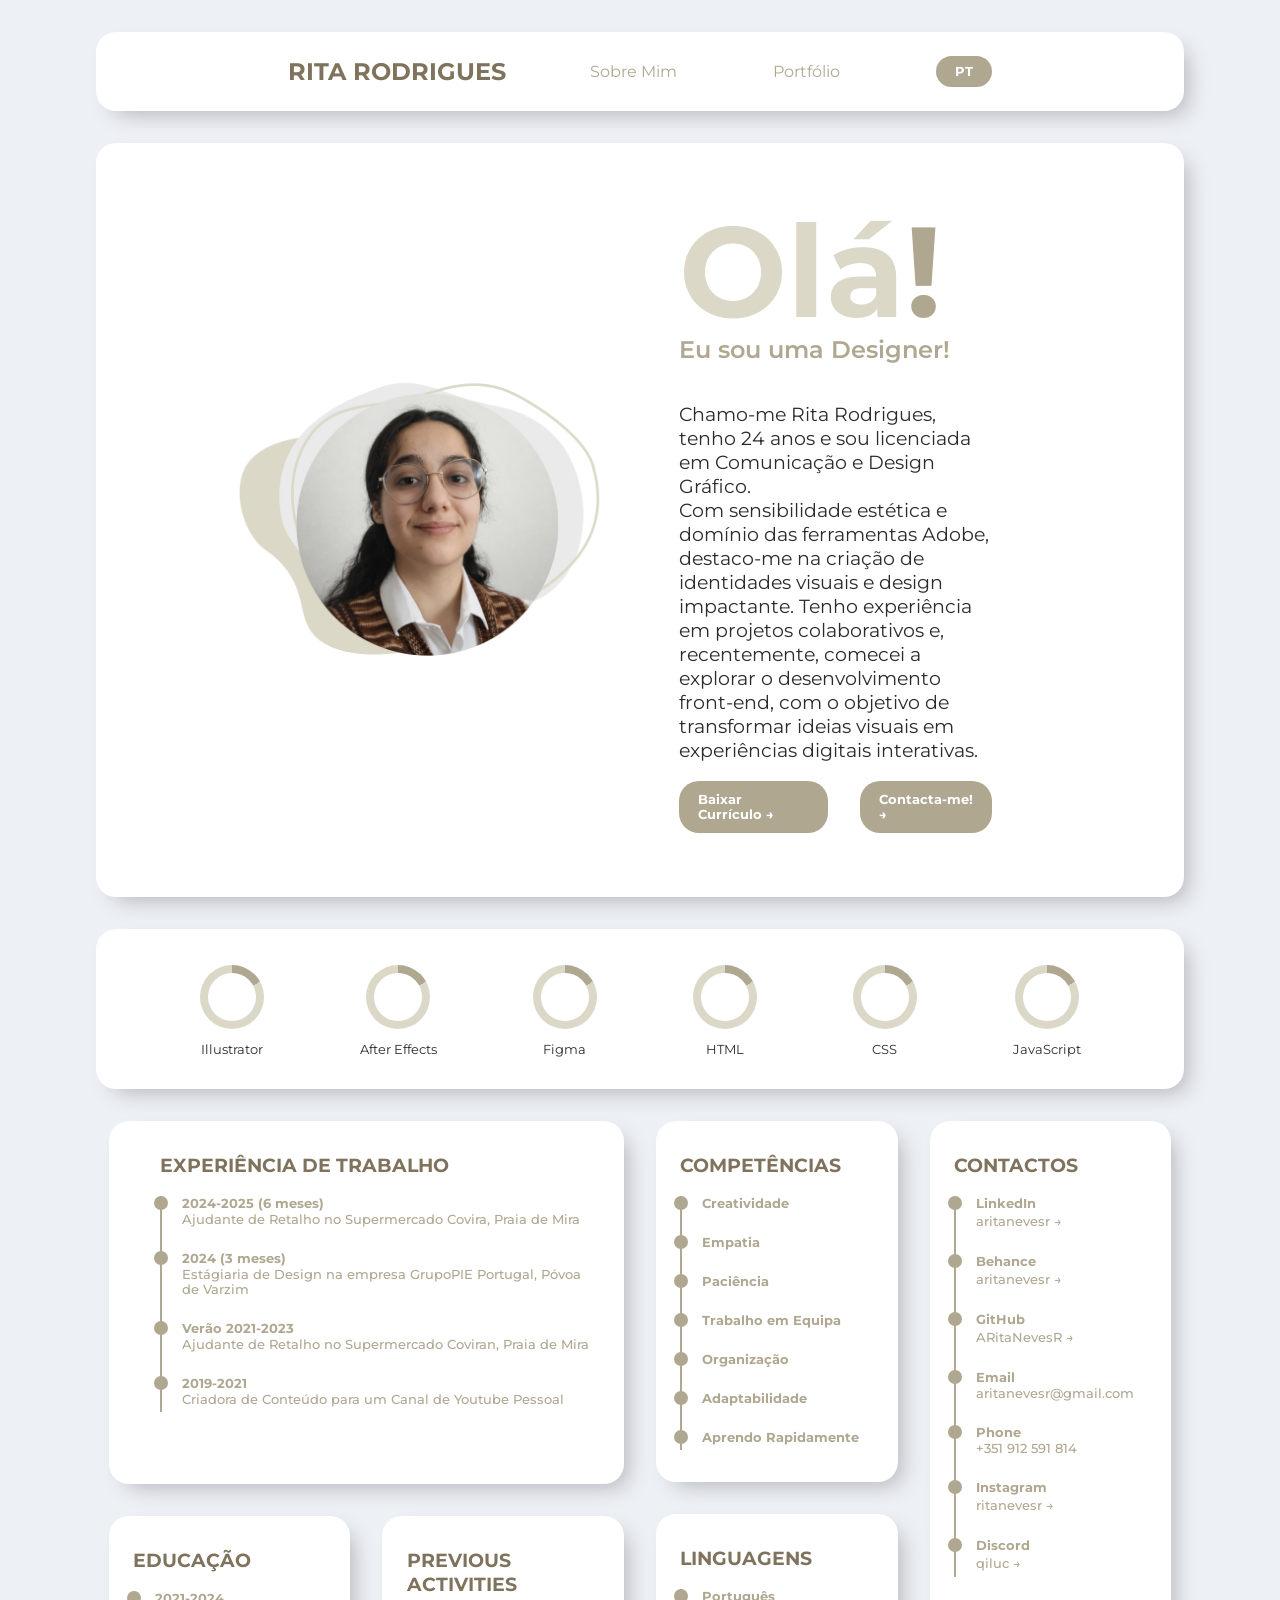
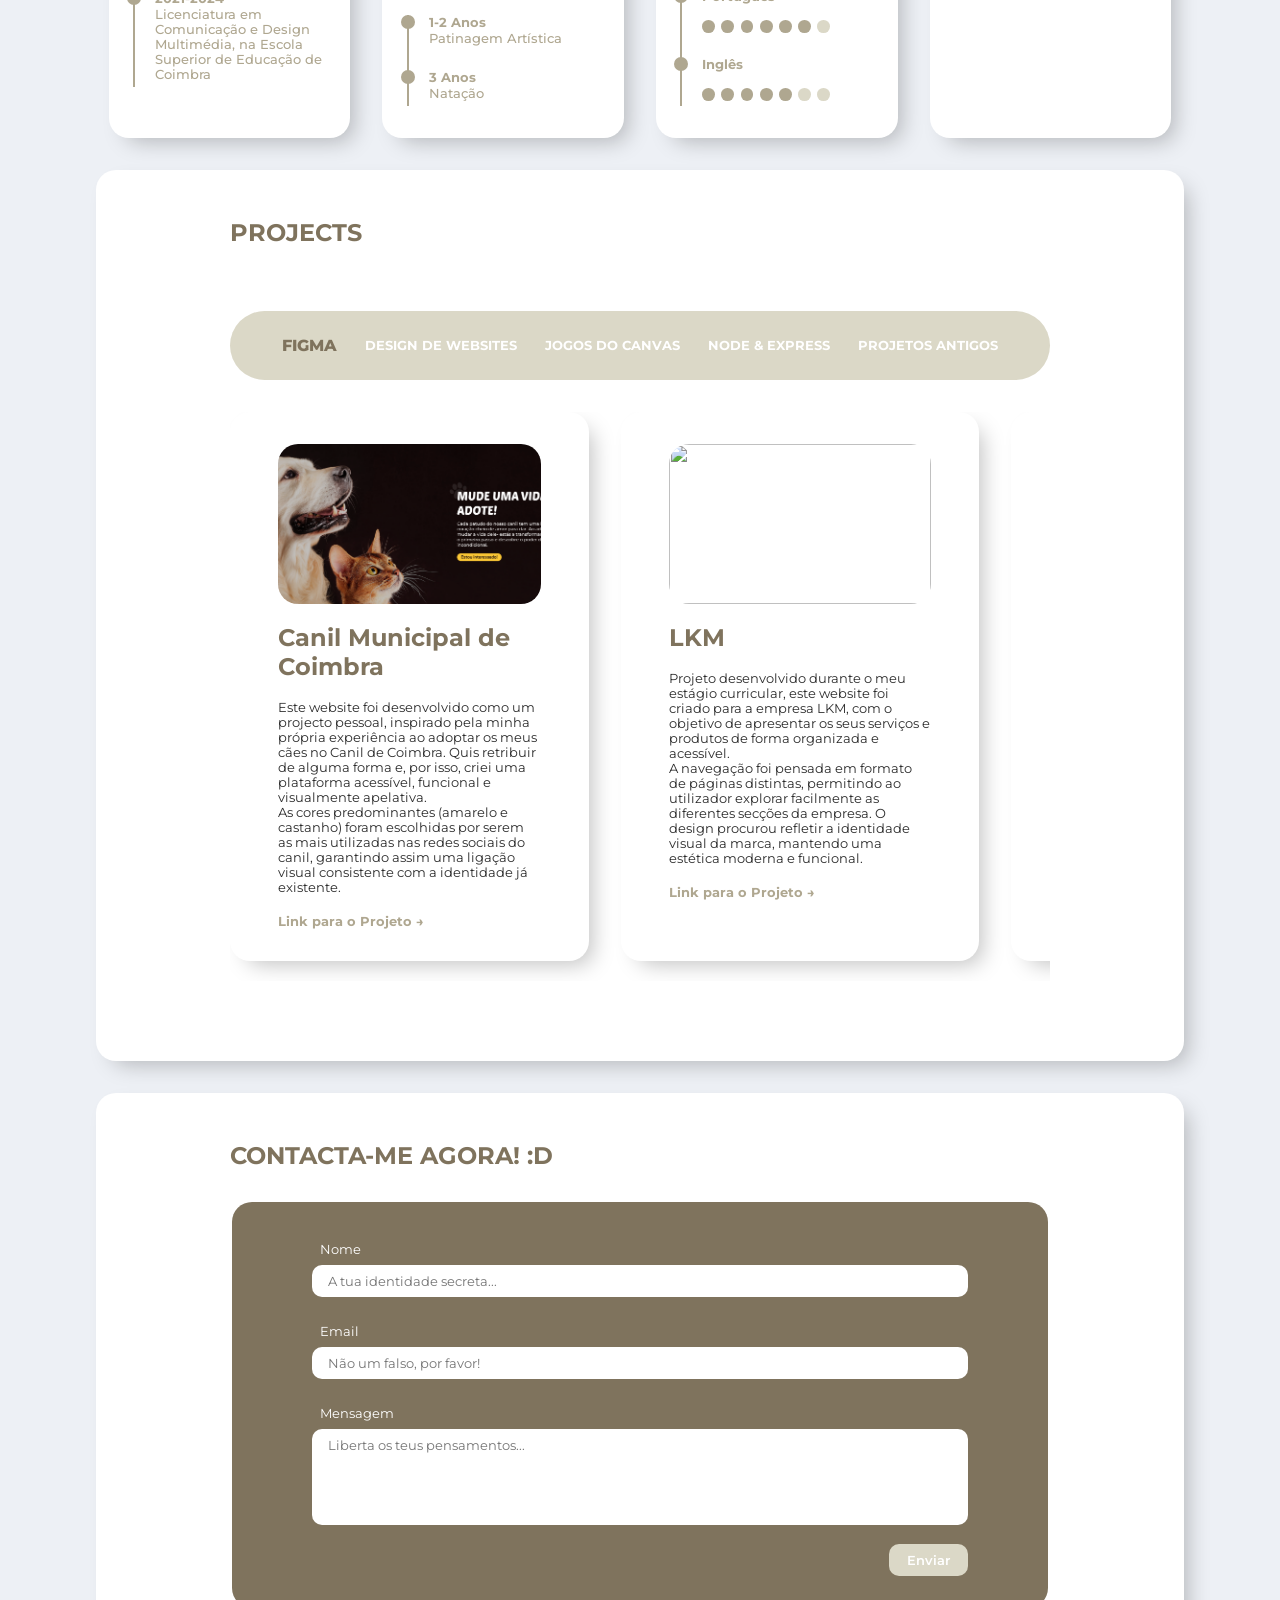
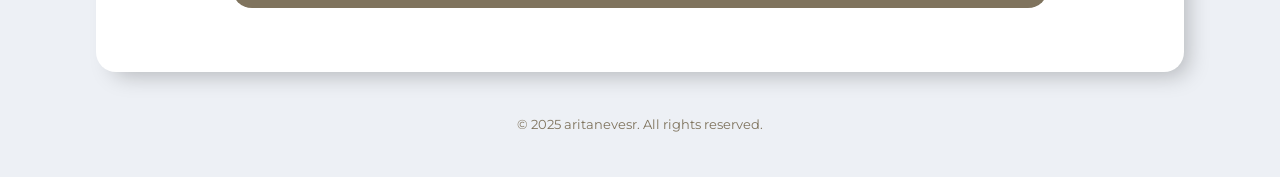
==== commit d0ca2b31: "Update index.html" ====
--- a/index.html
+++ b/index.html
@@ -67,14 +67,14 @@
                 <h3 class="eng">I am a Designer!</h3>
                 <br>
                 <br>
-                <p class="pt">Chamo-me Rita Rodrigues, tenho 23 anos e sou licenciada em Comunicação e Design Gráfico.
+                <p class="pt">Chamo-me Rita Rodrigues, tenho 24 anos e sou licenciada em Comunicação e Design Gráfico.
                 </p>
                 <p class="pt">Com sensibilidade estética e domínio das ferramentas Adobe, destaco-me na criação de
                     identidades visuais e design impactante. Tenho experiência em projetos colaborativos e,
                     recentemente, comecei a explorar o desenvolvimento front-end, com o objetivo de transformar ideias
                     visuais em experiências digitais interativas.</p>
 
-                <p class="eng">My name is Rita Rodrigues, I’m 23 and hold a degree in Communication and Graphic Design.
+                <p class="eng">My name is Rita Rodrigues, I'm 24 and hold a degree in Communication and Graphic Design.
                 </p>
                 <p class="eng">With a strong eye for aesthetics and solid skills in Adobe tools, I specialise in
                     creating
